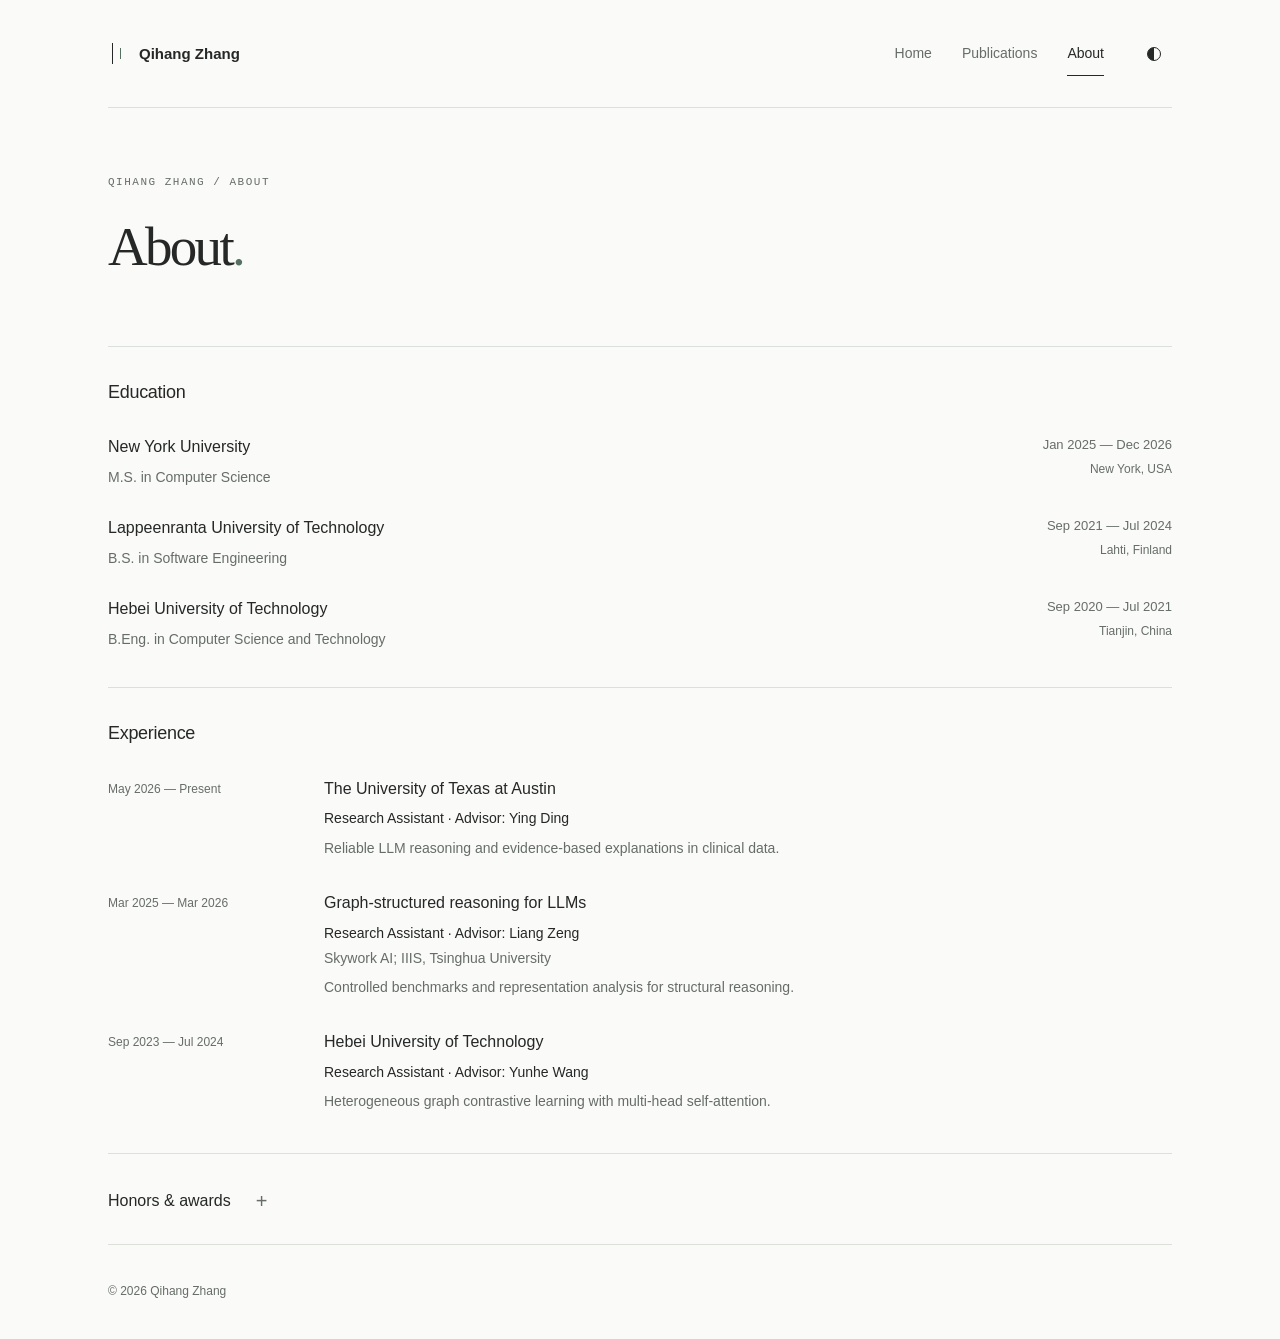
==== about.html @ 8c511337 "Publish personal website" ====
<!doctype html><html lang="en"><head><meta charset="utf-8"><meta name="viewport" content="width=device-width,initial-scale=1"><title>About — Qihang Zhang</title><meta name="description" content="Education and research experience of Qihang Zhang, computer science graduate student at NYU."><meta name="theme-color" content="#fafaf8"><link rel="icon" type="image/svg+xml" href="data:image/svg+xml,%3Csvg xmlns='http://www.w3.org/2000/svg' viewBox='0 0 64 64'%3E%3Crect width='64' height='64' rx='14' fill='%23252826'/%3E%3Cpath d='M24 14v36M39 20v24' stroke='%23fafaf8' stroke-width='2'/%3E%3C/svg%3E"><script>try{document.documentElement.dataset.theme=localStorage.getItem('qz-theme')||'light'}catch{}</script><link rel="stylesheet" href="styles.css"></head><body><a class="skip" href="#main">Skip to content</a><div class="shell"><header><a class="brand" href="./" aria-label="Qihang Zhang home"><span class="mark" aria-hidden="true"></span>Qihang Zhang</a><nav aria-label="Main navigation"><a href="./">Home</a><a href="publications.html">Publications</a><a href="about.html" aria-current="page">About</a></nav><button class="theme-toggle" type="button" aria-label="Switch to dark theme" aria-pressed="false"><span class="theme-symbol" aria-hidden="true"></span></button></header><main id="main"><section class="page-intro"><p class="eyebrow">QIHANG ZHANG / ABOUT</p><h1>About<span class="name-period">.</span></h1></section><section class="background-section" id="education"><h2>Education</h2><article class="education"><div><h3>New York University</h3><p>M.S. in Computer Science</p></div><p class="education-date">Jan 2025 — Dec 2026<br><span>New York, USA</span></p></article><article class="education"><div><h3>Lappeenranta University of Technology</h3><p>B.S. in Software Engineering</p></div><p class="education-date">Sep 2021 — Jul 2024<br><span>Lahti, Finland</span></p></article><article class="education"><div><h3>Hebei University of Technology</h3><p>B.Eng. in Computer Science and Technology</p></div><p class="education-date">Sep 2020 — Jul 2021<br><span>Tianjin, China</span></p></article></section><section class="background-section" id="experience"><h2>Experience</h2><div class="experience-row"><p class="date">May 2026 — Present</p><div><h3>The University of Texas at Austin</h3><p>Research Assistant · Advisor: Ying Ding</p><p class="description">Reliable LLM reasoning and evidence-based explanations in clinical data.</p></div></div><div class="experience-row"><p class="date">Mar 2025 — Mar 2026</p><div><h3>Graph-structured reasoning for LLMs</h3><p>Research Assistant · Advisor: Liang Zeng<br><span class="description">Skywork AI; IIIS, Tsinghua University</span></p><p class="description">Controlled benchmarks and representation analysis for structural reasoning.</p></div></div><div class="experience-row"><p class="date">Sep 2023 — Jul 2024</p><div><h3>Hebei University of Technology</h3><p>Research Assistant · Advisor: Yunhe Wang</p><p class="description">Heterogeneous graph contrastive learning with multi-head self-attention.</p></div></div></section><section class="background-section awards"><details><summary>Honors &amp; awards <span aria-hidden="true">+</span></summary><ul class="honors"><li><span>Provincial Excellent Undergraduate Thesis Award (Hebei)</span><span>2024</span></li><li><span>Scholarship for Academic Excellence · LUT University</span><span>2023–2024</span></li><li><span>Scholarship for Academic Excellence · Hebei University of Technology</span><span>2020–2021</span></li></ul></details></section></main><footer><span>© 2026 Qihang Zhang</span></footer></div><script src="script.js"></script></body></html>
---- styles.css ----
:root{color-scheme:light;--bg:#fafaf8;--ink:#252826;--muted:#666d68;--line:#dce0da;--soft:#eef0eb;--accent:#567062;--glow:#d4d5c4;--serif:Georgia,'Times New Roman',serif}html[data-theme=dark]{color-scheme:dark;--bg:#191d1b;--ink:#e9ece5;--muted:#a6ada6;--line:#363e37;--soft:#262e28;--accent:#b4c9b6;--glow:#606a4e}*{box-sizing:border-box}html{scroll-behavior:smooth;scroll-padding-top:36px}body{margin:0;background:var(--bg);color:var(--ink);font:16px/1.8 -apple-system,BlinkMacSystemFont,'Segoe UI',Arial,sans-serif;-webkit-font-smoothing:antialiased}a{color:inherit;text-decoration:none}a,button,summary{-webkit-tap-highlight-color:transparent}button{font:inherit;cursor:pointer}a:focus-visible,button:focus-visible,summary:focus-visible{outline:2px solid var(--accent);outline-offset:6px}a:hover{color:var(--accent)}.shell{max-width:1180px;margin:auto;padding:0 58px}header{height:108px;display:flex;align-items:center;gap:32px;border-bottom:1px solid var(--line)}.brand{display:inline-flex;align-items:center;gap:14px;font-size:15px;font-weight:550;white-space:nowrap}.mark{position:relative;width:17px;height:25px;display:inline-block}.mark:before,.mark:after{content:'';position:absolute;width:1px;background:var(--ink);top:2px;bottom:2px;left:4px}.mark:after{left:12px;top:7px;bottom:7px;background:var(--accent)}nav{display:flex;gap:30px;margin-left:auto;font-size:14px}nav a{position:relative;color:var(--muted);padding:10px 0}nav a:after{content:'';position:absolute;bottom:0;left:0;right:0;height:1px;background:var(--ink);transform:scaleX(0);transform-origin:left;transition:transform .3s}nav a[aria-current=page]{color:var(--ink)}nav a:hover:after,nav a[aria-current=page]:after{transform:scaleX(1)}.theme-toggle{height:36px;width:36px;display:grid;place-items:center;border:1px solid transparent;border-radius:50%;color:var(--ink);background:transparent}.theme-toggle:hover{border-color:var(--line)}.theme-symbol{height:14px;width:14px;border:1px solid currentColor;border-radius:50%;background:linear-gradient(90deg,currentColor 50%,transparent 50%);transition:transform .5s}html[data-theme=dark] .theme-symbol{transform:rotate(180deg)}main{min-height:calc(100vh - 202px);animation:arrive .55s ease both}.home-profile{display:grid;grid-template-columns:1.6fr 1fr;gap:60px;padding:68px 0 58px;align-items:center}.eyebrow{font:11px/1.6 monospace;letter-spacing:1.5px;color:var(--muted);margin:0 0 23px}.eyebrow:empty{display:none}h1{font-family:var(--serif);font-size:64px;line-height:1.15;letter-spacing:-2.7px;font-weight:400;margin:0 0 26px}.name-period{color:var(--accent)}.position{font-size:16px;margin:0}.institution{font-size:16px;margin:0}.location{font-size:14px;color:var(--muted);margin:8px 0 19px}.email-line{display:flex;align-items:center;gap:9px;font-size:14px;position:relative}.email-line>a{border-bottom:1px solid var(--line)}#copy-email{border:0;background:transparent;color:var(--muted);width:30px;height:30px;padding:5px}#copy-email svg{height:18px;width:18px;fill:none;stroke:currentColor;stroke-width:1.2}#copy-status{font-size:12px;color:var(--muted)}.social-links{display:flex;flex-wrap:wrap;gap:24px;margin-top:20px;font-size:13px;color:var(--muted)}.social-links a{transition:color .2s}.quiet-space{position:relative;height:255px;isolation:isolate;--shift:0px;--lean:0deg}.light-field{position:absolute;left:calc(50% - 45px);top:40px;width:90px;height:175px;background:radial-gradient(ellipse,var(--glow),transparent 70%);filter:blur(17px);opacity:.3;transform:translateX(var(--shift));transition:opacity 1.5s,transform 1.5s;pointer-events:none}.slit{position:absolute;left:50%;top:49px;width:1px;height:144px;background:linear-gradient(transparent,var(--accent) 22%,var(--ink) 65%,transparent);transform:rotate(var(--lean));transition:transform 1.7s;opacity:.65}.slit:after{content:'';position:absolute;left:10px;top:27px;width:1px;height:88px;background:linear-gradient(transparent,var(--line),transparent)}.slit-shadow{position:absolute;left:calc(50% - 26px);top:205px;width:52px;height:2px;background:var(--ink);opacity:.15;filter:blur(4px);transform:scaleX(.7);transition:transform 1.7s}.quiet-space:hover .light-field{opacity:.75}.quiet-space:hover .slit-shadow{transform:scaleX(1)}.introduction{display:grid;grid-template-columns:210px minmax(0,1fr);gap:35px;border-top:1px solid var(--line);padding:40px 0 45px}.section-label{font-size:14px;color:var(--muted);padding-top:4px}.intro-copy{max-width:730px}.intro-copy p{font-size:16px;line-height:1.9;color:var(--muted);margin:0 0 18px}.intro-copy p.intro{font-size:19px;line-height:1.8;color:var(--ink)}.intro-copy p:last-child{margin:0}.home-paths{display:grid;grid-template-columns:1fr 1fr;border-top:1px solid var(--line);border-bottom:1px solid var(--line);margin-bottom:48px}.home-paths>a{padding:23px 0}.home-paths>a+a{border-left:1px solid var(--line);padding-left:35px}.path-title{display:flex;justify-content:space-between;align-items:center;font-family:var(--serif);font-size:25px;line-height:1.5;letter-spacing:-.6px;padding-right:35px}.path-title>span{font:18px Arial,sans-serif;color:var(--muted);transition:transform .3s}.home-paths a:hover .path-title>span{transform:translate(3px,-3px)}.page-intro{padding:66px 0 46px}.page-intro h1{font-size:55px;margin-bottom:22px}.text-link{font-size:14px;color:var(--muted);border-bottom:1px solid var(--line)}.papers{border-top:1px solid var(--line)}.publication{padding:32px 0 36px;border-bottom:1px solid var(--line);display:grid;grid-template-columns:180px 1fr;column-gap:36px}.paper-meta{grid-row:1/6;font-size:12px;color:var(--muted);display:flex;flex-direction:column;gap:9px;padding-top:4px}.paper-meta time{font-family:var(--serif);font-size:26px;color:var(--ink);order:-1}.publication h3{font-size:21px;font-weight:450;line-height:1.5;letter-spacing:-.3px;margin:0 0 12px}.authors,.venue{font-size:14px;line-height:1.8;color:var(--muted);margin:0 0 4px}.authors strong{font-weight:550;color:var(--ink)}details{margin-top:14px}.publication details{grid-column:2}summary{cursor:pointer;font-size:13px;color:var(--accent);width:fit-content;text-underline-offset:5px}summary:hover{text-decoration:underline}details>p{font-size:14px;line-height:1.9;color:var(--muted);margin:13px 0 0;max-width:700px}details[open]>p{animation:arrive .3s ease}.next-page{padding:29px 0 50px;text-align:right;font-size:14px;color:var(--muted)}.next-page span{margin-left:18px}.background-section{border-top:1px solid var(--line);padding:29px 0 35px}.background-section h2{font-weight:500;font-size:18px;margin:0 0 25px;letter-spacing:-.3px}.education{display:flex;justify-content:space-between;gap:35px;margin:24px 0 0}.education h3,.experience-row h3{font-size:16px;font-weight:500;margin:0 0 3px}.education p{font-size:14px;color:var(--muted);margin:0}.education-date{text-align:right;flex-shrink:0;font-size:13px!important}.education-date span{font-size:12px}.experience-row{display:grid;grid-template-columns:180px 1fr;gap:36px;margin-top:24px}.experience-row p{font-size:14px;margin:0 0 4px}.experience-row .date{font-size:12px;color:var(--muted);padding-top:4px}.description{color:var(--muted)}.awards{padding-bottom:25px;border-bottom:1px solid var(--line)}.awards details{margin:0}.awards summary{display:flex;align-items:center;gap:25px;list-style:none;color:var(--ink);font-size:16px}.awards summary::-webkit-details-marker{display:none}.awards summary span{font-size:20px;color:var(--muted);transition:transform .25s}.awards details[open] summary span{transform:rotate(45deg)}.honors{font-size:14px;padding-left:19px;color:var(--muted);margin-top:23px}.honors li{padding:6px 0}.honors li span:last-child{margin-left:15px;font-size:12px}footer{height:94px;display:flex;align-items:center;gap:40px;color:var(--muted);font-size:12px}footer>a{margin-left:auto}footer>a span{margin-left:13px}.footer-mark{font-size:18px;opacity:.5}.skip{position:absolute;top:-100px;left:20px;z-index:10;padding:10px;background:var(--bg)}.skip:focus{top:10px}@keyframes arrive{from{opacity:0;transform:translateY(5px)}to{opacity:1;transform:translateY(0)}}@view-transition{navigation:auto}::view-transition-old(root){animation:fade-out .17s ease both}::view-transition-new(root){animation:arrive .28s ease both}@keyframes fade-out{to{opacity:0}}@media(max-width:900px){.shell{padding:0 35px}.home-profile{gap:25px}h1{font-size:55px}.introduction{grid-template-columns:160px 1fr;gap:25px}.publication{grid-template-columns:130px 1fr;gap:25px}.experience-row{grid-template-columns:150px 1fr;gap:25px}}@media(max-width:600px){.shell{padding:0 24px}header{height:auto;min-height:100px;flex-wrap:wrap;gap:10px;padding:22px 0 13px}.brand{font-size:14px}.theme-toggle{order:1;margin-left:auto}nav{order:2;margin:0;width:100%;gap:26px;font-size:13px}nav a{padding:5px 0}.home-profile{padding:39px 0 35px;grid-template-columns:minmax(0,1fr) 38px;gap:8px}h1{font-size:42px;letter-spacing:-1.9px;margin-bottom:21px}.quiet-space{height:170px}.slit{height:89px;top:36px}.slit:after{left:5px;height:48px;top:18px}.slit-shadow{top:133px;width:22px;left:calc(50% - 11px)}.light-field{left:calc(50% - 17px);width:34px;height:120px;top:18px;filter:blur(10px)}.position,.institution{font-size:14px}.location{font-size:12px;margin:9px 0 17px}.social-links{gap:18px;font-size:12px}.email-line{font-size:13px;flex-wrap:wrap;gap:4px}#copy-status{position:absolute;top:30px;left:0}.introduction{display:block;padding:28px 0}.section-label{margin-bottom:20px;font-size:13px}.intro-copy p.intro{font-size:18px}.intro-copy p{font-size:15px}.home-paths{margin-bottom:12px}.home-paths>a+a{padding-left:20px}.path-title{font-size:21px;padding-right:15px}.path-title>span{font-size:14px}.page-intro{padding:39px 0 30px}.page-intro h1{font-size:41px}.eyebrow{font-size:10px;letter-spacing:1px}.publication{display:block;padding:25px 0}.paper-meta{flex-direction:row;align-items:center;gap:16px;margin-bottom:15px}.paper-meta time{font-size:23px}.publication h3{font-size:19px}.education{display:block;margin-top:20px}.education-date{text-align:left;margin-top:5px!important}.education-date br{display:none}.education-date span:before{content:' / '}.experience-row{display:block;margin-top:24px}.experience-row .date{margin-bottom:8px}.honors li span:last-child{display:block;margin:0}footer{gap:15px;font-size:11px}.footer-mark{display:none}.next-page{padding-bottom:20px}}@media(max-width:360px){h1{font-size:35px}.page-intro h1{font-size:36px}.social-links{gap:12px}.shell{padding:0 20px}.path-title{font-size:19px;padding-right:10px}.home-paths>a+a{padding-left:16px}}@media(prefers-reduced-motion:reduce){html{scroll-behavior:auto}*,*:before,*:after{animation:none!important;transition:none!important}.light-field{transform:none}.slit{transform:none}::view-transition-group(*){animation:none!important}}
.introduction{border-bottom:1px solid var(--line)}
.quiet-space{display:grid;place-items:center}.rabbit-mark{display:block;width:44px;height:44px;opacity:.8;transition:transform .4s ease,opacity .4s ease}.quiet-space:hover .rabbit-mark{transform:translateY(-2px);opacity:1}html[data-theme=dark] .rabbit-mark{filter:invert(1);opacity:.8}@media(max-width:600px){.rabbit-mark{width:29px;height:29px}}@media(prefers-reduced-motion:reduce){.quiet-space:hover .rabbit-mark{transform:none}}
.footer-cat{width:32px;height:32px;object-fit:contain;margin-left:auto;filter:grayscale(1) contrast(2);mix-blend-mode:multiply;opacity:.7;user-select:none;pointer-events:none}html[data-theme=dark] .footer-cat{filter:grayscale(1) contrast(2) invert(1);mix-blend-mode:screen;opacity:.65}
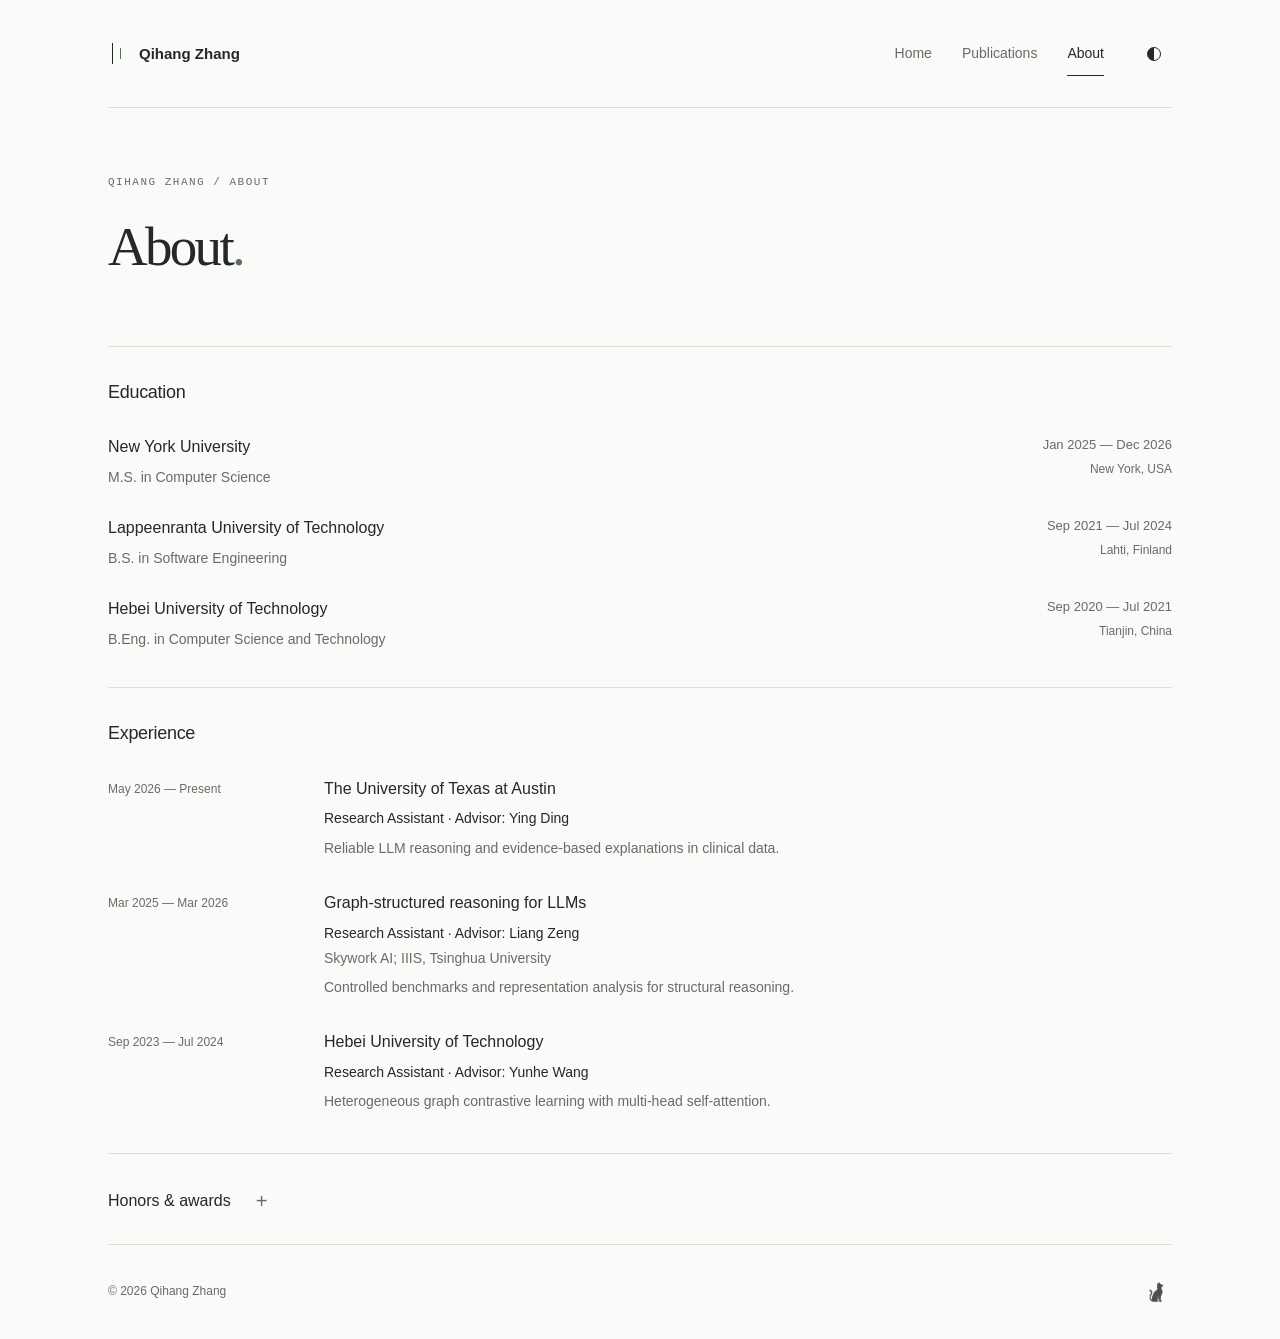
==== commit fa70a8d8: "Add page-specific footer cats and focus homepage introduction" ====
--- a/about.html
+++ b/about.html
@@ -1 +1 @@
-<!doctype html><html lang="en"><head><meta charset="utf-8"><meta name="viewport" content="width=device-width,initial-scale=1"><title>About — Qihang Zhang</title><meta name="description" content="Education and research experience of Qihang Zhang, computer science graduate student at NYU."><meta name="theme-color" content="#fafaf8"><link rel="icon" type="image/svg+xml" href="data:image/svg+xml,%3Csvg xmlns='http://www.w3.org/2000/svg' viewBox='0 0 64 64'%3E%3Crect width='64' height='64' rx='14' fill='%23252826'/%3E%3Cpath d='M24 14v36M39 20v24' stroke='%23fafaf8' stroke-width='2'/%3E%3C/svg%3E"><script>try{document.documentElement.dataset.theme=localStorage.getItem('qz-theme')||'light'}catch{}</script><link rel="stylesheet" href="styles.css"></head><body><a class="skip" href="#main">Skip to content</a><div class="shell"><header><a class="brand" href="./" aria-label="Qihang Zhang home"><span class="mark" aria-hidden="true"></span>Qihang Zhang</a><nav aria-label="Main navigation"><a href="./">Home</a><a href="publications.html">Publications</a><a href="about.html" aria-current="page">About</a></nav><button class="theme-toggle" type="button" aria-label="Switch to dark theme" aria-pressed="false"><span class="theme-symbol" aria-hidden="true"></span></button></header><main id="main"><section class="page-intro"><p class="eyebrow">QIHANG ZHANG / ABOUT</p><h1>About<span class="name-period">.</span></h1></section><section class="background-section" id="education"><h2>Education</h2><article class="education"><div><h3>New York University</h3><p>M.S. in Computer Science</p></div><p class="education-date">Jan 2025 — Dec 2026<br><span>New York, USA</span></p></article><article class="education"><div><h3>Lappeenranta University of Technology</h3><p>B.S. in Software Engineering</p></div><p class="education-date">Sep 2021 — Jul 2024<br><span>Lahti, Finland</span></p></article><article class="education"><div><h3>Hebei University of Technology</h3><p>B.Eng. in Computer Science and Technology</p></div><p class="education-date">Sep 2020 — Jul 2021<br><span>Tianjin, China</span></p></article></section><section class="background-section" id="experience"><h2>Experience</h2><div class="experience-row"><p class="date">May 2026 — Present</p><div><h3>The University of Texas at Austin</h3><p>Research Assistant · Advisor: Ying Ding</p><p class="description">Reliable LLM reasoning and evidence-based explanations in clinical data.</p></div></div><div class="experience-row"><p class="date">Mar 2025 — Mar 2026</p><div><h3>Graph-structured reasoning for LLMs</h3><p>Research Assistant · Advisor: Liang Zeng<br><span class="description">Skywork AI; IIIS, Tsinghua University</span></p><p class="description">Controlled benchmarks and representation analysis for structural reasoning.</p></div></div><div class="experience-row"><p class="date">Sep 2023 — Jul 2024</p><div><h3>Hebei University of Technology</h3><p>Research Assistant · Advisor: Yunhe Wang</p><p class="description">Heterogeneous graph contrastive learning with multi-head self-attention.</p></div></div></section><section class="background-section awards"><details><summary>Honors &amp; awards <span aria-hidden="true">+</span></summary><ul class="honors"><li><span>Provincial Excellent Undergraduate Thesis Award (Hebei)</span><span>2024</span></li><li><span>Scholarship for Academic Excellence · LUT University</span><span>2023–2024</span></li><li><span>Scholarship for Academic Excellence · Hebei University of Technology</span><span>2020–2021</span></li></ul></details></section></main><footer><span>© 2026 Qihang Zhang</span></footer></div><script src="script.js"></script></body></html>+<!doctype html><html lang="en"><head><meta charset="utf-8"><meta name="viewport" content="width=device-width,initial-scale=1"><title>About — Qihang Zhang</title><meta name="description" content="Education and research experience of Qihang Zhang, computer science graduate student at NYU."><meta name="theme-color" content="#fafaf8"><link rel="icon" type="image/svg+xml" href="data:image/svg+xml,%3Csvg xmlns='http://www.w3.org/2000/svg' viewBox='0 0 64 64'%3E%3Crect width='64' height='64' rx='14' fill='%23252826'/%3E%3Cpath d='M24 14v36M39 20v24' stroke='%23fafaf8' stroke-width='2'/%3E%3C/svg%3E"><script>try{document.documentElement.dataset.theme=localStorage.getItem('qz-theme')||'light'}catch{}</script><link rel="stylesheet" href="styles.css?v=footer-marks-1"></head><body><a class="skip" href="#main">Skip to content</a><div class="shell"><header><a class="brand" href="./" aria-label="Qihang Zhang home"><span class="mark" aria-hidden="true"></span>Qihang Zhang</a><nav aria-label="Main navigation"><a href="./">Home</a><a href="publications.html">Publications</a><a href="about.html" aria-current="page">About</a></nav><button class="theme-toggle" type="button" aria-label="Switch to dark theme" aria-pressed="false"><span class="theme-symbol" aria-hidden="true"></span></button></header><main id="main"><section class="page-intro"><p class="eyebrow">QIHANG ZHANG / ABOUT</p><h1>About<span class="name-period">.</span></h1></section><section class="background-section" id="education"><h2>Education</h2><article class="education"><div><h3>New York University</h3><p>M.S. in Computer Science</p></div><p class="education-date">Jan 2025 — Dec 2026<br><span>New York, USA</span></p></article><article class="education"><div><h3>Lappeenranta University of Technology</h3><p>B.S. in Software Engineering</p></div><p class="education-date">Sep 2021 — Jul 2024<br><span>Lahti, Finland</span></p></article><article class="education"><div><h3>Hebei University of Technology</h3><p>B.Eng. in Computer Science and Technology</p></div><p class="education-date">Sep 2020 — Jul 2021<br><span>Tianjin, China</span></p></article></section><section class="background-section" id="experience"><h2>Experience</h2><div class="experience-row"><p class="date">May 2026 — Present</p><div><h3>The University of Texas at Austin</h3><p>Research Assistant · Advisor: Ying Ding</p><p class="description">Reliable LLM reasoning and evidence-based explanations in clinical data.</p></div></div><div class="experience-row"><p class="date">Mar 2025 — Mar 2026</p><div><h3>Graph-structured reasoning for LLMs</h3><p>Research Assistant · Advisor: Liang Zeng<br><span class="description">Skywork AI; IIIS, Tsinghua University</span></p><p class="description">Controlled benchmarks and representation analysis for structural reasoning.</p></div></div><div class="experience-row"><p class="date">Sep 2023 — Jul 2024</p><div><h3>Hebei University of Technology</h3><p>Research Assistant · Advisor: Yunhe Wang</p><p class="description">Heterogeneous graph contrastive learning with multi-head self-attention.</p></div></div></section><section class="background-section awards"><details><summary>Honors &amp; awards <span aria-hidden="true">+</span></summary><ul class="honors"><li><span>Provincial Excellent Undergraduate Thesis Award (Hebei)</span><span>2024</span></li><li><span>Scholarship for Academic Excellence · LUT University</span><span>2023–2024</span></li><li><span>Scholarship for Academic Excellence · Hebei University of Technology</span><span>2020–2021</span></li></ul></details></section></main><footer><span>© 2026 Qihang Zhang</span><img class="footer-cat" src="assets/about-mark.png" width="32" height="32" alt="" aria-hidden="true"></footer></div><script src="script.js"></script></body></html>
--- a/styles.css
+++ b/styles.css
@@ -1,4 +1,5 @@
 :root{color-scheme:light;--bg:#fafaf8;--ink:#252826;--muted:#666d68;--line:#dce0da;--soft:#eef0eb;--accent:#567062;--glow:#d4d5c4;--serif:Georgia,'Times New Roman',serif}html[data-theme=dark]{color-scheme:dark;--bg:#191d1b;--ink:#e9ece5;--muted:#a6ada6;--line:#363e37;--soft:#262e28;--accent:#b4c9b6;--glow:#606a4e}*{box-sizing:border-box}html{scroll-behavior:smooth;scroll-padding-top:36px}body{margin:0;background:var(--bg);color:var(--ink);font:16px/1.8 -apple-system,BlinkMacSystemFont,'Segoe UI',Arial,sans-serif;-webkit-font-smoothing:antialiased}a{color:inherit;text-decoration:none}a,button,summary{-webkit-tap-highlight-color:transparent}button{font:inherit;cursor:pointer}a:focus-visible,button:focus-visible,summary:focus-visible{outline:2px solid var(--accent);outline-offset:6px}a:hover{color:var(--accent)}.shell{max-width:1180px;margin:auto;padding:0 58px}header{height:108px;display:flex;align-items:center;gap:32px;border-bottom:1px solid var(--line)}.brand{display:inline-flex;align-items:center;gap:14px;font-size:15px;font-weight:550;white-space:nowrap}.mark{position:relative;width:17px;height:25px;display:inline-block}.mark:before,.mark:after{content:'';position:absolute;width:1px;background:var(--ink);top:2px;bottom:2px;left:4px}.mark:after{left:12px;top:7px;bottom:7px;background:var(--accent)}nav{display:flex;gap:30px;margin-left:auto;font-size:14px}nav a{position:relative;color:var(--muted);padding:10px 0}nav a:after{content:'';position:absolute;bottom:0;left:0;right:0;height:1px;background:var(--ink);transform:scaleX(0);transform-origin:left;transition:transform .3s}nav a[aria-current=page]{color:var(--ink)}nav a:hover:after,nav a[aria-current=page]:after{transform:scaleX(1)}.theme-toggle{height:36px;width:36px;display:grid;place-items:center;border:1px solid transparent;border-radius:50%;color:var(--ink);background:transparent}.theme-toggle:hover{border-color:var(--line)}.theme-symbol{height:14px;width:14px;border:1px solid currentColor;border-radius:50%;background:linear-gradient(90deg,currentColor 50%,transparent 50%);transition:transform .5s}html[data-theme=dark] .theme-symbol{transform:rotate(180deg)}main{min-height:calc(100vh - 202px);animation:arrive .55s ease both}.home-profile{display:grid;grid-template-columns:1.6fr 1fr;gap:60px;padding:68px 0 58px;align-items:center}.eyebrow{font:11px/1.6 monospace;letter-spacing:1.5px;color:var(--muted);margin:0 0 23px}.eyebrow:empty{display:none}h1{font-family:var(--serif);font-size:64px;line-height:1.15;letter-spacing:-2.7px;font-weight:400;margin:0 0 26px}.name-period{color:var(--accent)}.position{font-size:16px;margin:0}.institution{font-size:16px;margin:0}.location{font-size:14px;color:var(--muted);margin:8px 0 19px}.email-line{display:flex;align-items:center;gap:9px;font-size:14px;position:relative}.email-line>a{border-bottom:1px solid var(--line)}#copy-email{border:0;background:transparent;color:var(--muted);width:30px;height:30px;padding:5px}#copy-email svg{height:18px;width:18px;fill:none;stroke:currentColor;stroke-width:1.2}#copy-status{font-size:12px;color:var(--muted)}.social-links{display:flex;flex-wrap:wrap;gap:24px;margin-top:20px;font-size:13px;color:var(--muted)}.social-links a{transition:color .2s}.quiet-space{position:relative;height:255px;isolation:isolate;--shift:0px;--lean:0deg}.light-field{position:absolute;left:calc(50% - 45px);top:40px;width:90px;height:175px;background:radial-gradient(ellipse,var(--glow),transparent 70%);filter:blur(17px);opacity:.3;transform:translateX(var(--shift));transition:opacity 1.5s,transform 1.5s;pointer-events:none}.slit{position:absolute;left:50%;top:49px;width:1px;height:144px;background:linear-gradient(transparent,var(--accent) 22%,var(--ink) 65%,transparent);transform:rotate(var(--lean));transition:transform 1.7s;opacity:.65}.slit:after{content:'';position:absolute;left:10px;top:27px;width:1px;height:88px;background:linear-gradient(transparent,var(--line),transparent)}.slit-shadow{position:absolute;left:calc(50% - 26px);top:205px;width:52px;height:2px;background:var(--ink);opacity:.15;filter:blur(4px);transform:scaleX(.7);transition:transform 1.7s}.quiet-space:hover .light-field{opacity:.75}.quiet-space:hover .slit-shadow{transform:scaleX(1)}.introduction{display:grid;grid-template-columns:210px minmax(0,1fr);gap:35px;border-top:1px solid var(--line);padding:40px 0 45px}.section-label{font-size:14px;color:var(--muted);padding-top:4px}.intro-copy{max-width:730px}.intro-copy p{font-size:16px;line-height:1.9;color:var(--muted);margin:0 0 18px}.intro-copy p.intro{font-size:19px;line-height:1.8;color:var(--ink)}.intro-copy p:last-child{margin:0}.home-paths{display:grid;grid-template-columns:1fr 1fr;border-top:1px solid var(--line);border-bottom:1px solid var(--line);margin-bottom:48px}.home-paths>a{padding:23px 0}.home-paths>a+a{border-left:1px solid var(--line);padding-left:35px}.path-title{display:flex;justify-content:space-between;align-items:center;font-family:var(--serif);font-size:25px;line-height:1.5;letter-spacing:-.6px;padding-right:35px}.path-title>span{font:18px Arial,sans-serif;color:var(--muted);transition:transform .3s}.home-paths a:hover .path-title>span{transform:translate(3px,-3px)}.page-intro{padding:66px 0 46px}.page-intro h1{font-size:55px;margin-bottom:22px}.text-link{font-size:14px;color:var(--muted);border-bottom:1px solid var(--line)}.papers{border-top:1px solid var(--line)}.publication{padding:32px 0 36px;border-bottom:1px solid var(--line);display:grid;grid-template-columns:180px 1fr;column-gap:36px}.paper-meta{grid-row:1/6;font-size:12px;color:var(--muted);display:flex;flex-direction:column;gap:9px;padding-top:4px}.paper-meta time{font-family:var(--serif);font-size:26px;color:var(--ink);order:-1}.publication h3{font-size:21px;font-weight:450;line-height:1.5;letter-spacing:-.3px;margin:0 0 12px}.authors,.venue{font-size:14px;line-height:1.8;color:var(--muted);margin:0 0 4px}.authors strong{font-weight:550;color:var(--ink)}details{margin-top:14px}.publication details{grid-column:2}summary{cursor:pointer;font-size:13px;color:var(--accent);width:fit-content;text-underline-offset:5px}summary:hover{text-decoration:underline}details>p{font-size:14px;line-height:1.9;color:var(--muted);margin:13px 0 0;max-width:700px}details[open]>p{animation:arrive .3s ease}.next-page{padding:29px 0 50px;text-align:right;font-size:14px;color:var(--muted)}.next-page span{margin-left:18px}.background-section{border-top:1px solid var(--line);padding:29px 0 35px}.background-section h2{font-weight:500;font-size:18px;margin:0 0 25px;letter-spacing:-.3px}.education{display:flex;justify-content:space-between;gap:35px;margin:24px 0 0}.education h3,.experience-row h3{font-size:16px;font-weight:500;margin:0 0 3px}.education p{font-size:14px;color:var(--muted);margin:0}.education-date{text-align:right;flex-shrink:0;font-size:13px!important}.education-date span{font-size:12px}.experience-row{display:grid;grid-template-columns:180px 1fr;gap:36px;margin-top:24px}.experience-row p{font-size:14px;margin:0 0 4px}.experience-row .date{font-size:12px;color:var(--muted);padding-top:4px}.description{color:var(--muted)}.awards{padding-bottom:25px;border-bottom:1px solid var(--line)}.awards details{margin:0}.awards summary{display:flex;align-items:center;gap:25px;list-style:none;color:var(--ink);font-size:16px}.awards summary::-webkit-details-marker{display:none}.awards summary span{font-size:20px;color:var(--muted);transition:transform .25s}.awards details[open] summary span{transform:rotate(45deg)}.honors{font-size:14px;padding-left:19px;color:var(--muted);margin-top:23px}.honors li{padding:6px 0}.honors li span:last-child{margin-left:15px;font-size:12px}footer{height:94px;display:flex;align-items:center;gap:40px;color:var(--muted);font-size:12px}footer>a{margin-left:auto}footer>a span{margin-left:13px}.footer-mark{font-size:18px;opacity:.5}.skip{position:absolute;top:-100px;left:20px;z-index:10;padding:10px;background:var(--bg)}.skip:focus{top:10px}@keyframes arrive{from{opacity:0;transform:translateY(5px)}to{opacity:1;transform:translateY(0)}}@view-transition{navigation:auto}::view-transition-old(root){animation:fade-out .17s ease both}::view-transition-new(root){animation:arrive .28s ease both}@keyframes fade-out{to{opacity:0}}@media(max-width:900px){.shell{padding:0 35px}.home-profile{gap:25px}h1{font-size:55px}.introduction{grid-template-columns:160px 1fr;gap:25px}.publication{grid-template-columns:130px 1fr;gap:25px}.experience-row{grid-template-columns:150px 1fr;gap:25px}}@media(max-width:600px){.shell{padding:0 24px}header{height:auto;min-height:100px;flex-wrap:wrap;gap:10px;padding:22px 0 13px}.brand{font-size:14px}.theme-toggle{order:1;margin-left:auto}nav{order:2;margin:0;width:100%;gap:26px;font-size:13px}nav a{padding:5px 0}.home-profile{padding:39px 0 35px;grid-template-columns:minmax(0,1fr) 38px;gap:8px}h1{font-size:42px;letter-spacing:-1.9px;margin-bottom:21px}.quiet-space{height:170px}.slit{height:89px;top:36px}.slit:after{left:5px;height:48px;top:18px}.slit-shadow{top:133px;width:22px;left:calc(50% - 11px)}.light-field{left:calc(50% - 17px);width:34px;height:120px;top:18px;filter:blur(10px)}.position,.institution{font-size:14px}.location{font-size:12px;margin:9px 0 17px}.social-links{gap:18px;font-size:12px}.email-line{font-size:13px;flex-wrap:wrap;gap:4px}#copy-status{position:absolute;top:30px;left:0}.introduction{display:block;padding:28px 0}.section-label{margin-bottom:20px;font-size:13px}.intro-copy p.intro{font-size:18px}.intro-copy p{font-size:15px}.home-paths{margin-bottom:12px}.home-paths>a+a{padding-left:20px}.path-title{font-size:21px;padding-right:15px}.path-title>span{font-size:14px}.page-intro{padding:39px 0 30px}.page-intro h1{font-size:41px}.eyebrow{font-size:10px;letter-spacing:1px}.publication{display:block;padding:25px 0}.paper-meta{flex-direction:row;align-items:center;gap:16px;margin-bottom:15px}.paper-meta time{font-size:23px}.publication h3{font-size:19px}.education{display:block;margin-top:20px}.education-date{text-align:left;margin-top:5px!important}.education-date br{display:none}.education-date span:before{content:' / '}.experience-row{display:block;margin-top:24px}.experience-row .date{margin-bottom:8px}.honors li span:last-child{display:block;margin:0}footer{gap:15px;font-size:11px}.footer-mark{display:none}.next-page{padding-bottom:20px}}@media(max-width:360px){h1{font-size:35px}.page-intro h1{font-size:36px}.social-links{gap:12px}.shell{padding:0 20px}.path-title{font-size:19px;padding-right:10px}.home-paths>a+a{padding-left:16px}}@media(prefers-reduced-motion:reduce){html{scroll-behavior:auto}*,*:before,*:after{animation:none!important;transition:none!important}.light-field{transform:none}.slit{transform:none}::view-transition-group(*){animation:none!important}}
 .introduction{border-bottom:1px solid var(--line)}
 .quiet-space{display:grid;place-items:center}.rabbit-mark{display:block;width:44px;height:44px;opacity:.8;transition:transform .4s ease,opacity .4s ease}.quiet-space:hover .rabbit-mark{transform:translateY(-2px);opacity:1}html[data-theme=dark] .rabbit-mark{filter:invert(1);opacity:.8}@media(max-width:600px){.rabbit-mark{width:29px;height:29px}}@media(prefers-reduced-motion:reduce){.quiet-space:hover .rabbit-mark{transform:none}}
-.footer-cat{width:32px;height:32px;object-fit:contain;margin-left:auto;filter:grayscale(1) contrast(2);mix-blend-mode:multiply;opacity:.7;user-select:none;pointer-events:none}html[data-theme=dark] .footer-cat{filter:grayscale(1) contrast(2) invert(1);mix-blend-mode:screen;opacity:.65}
+.footer-cat{width:32px;height:32px;object-fit:contain;margin-left:auto;filter:none;opacity:.7;user-select:none;pointer-events:none}html[data-theme=dark] .footer-cat{filter:invert(1);opacity:.65}
+.news{display:grid;grid-template-columns:210px minmax(0,1fr);gap:35px;padding:32px 0 35px;border-bottom:1px solid var(--line)}.news h2{font-size:14px;font-weight:600;color:var(--ink);margin:0;padding-top:4px}.news ul{margin:0;padding-left:19px;font-size:15px;line-height:1.9;color:var(--muted)}.news li{padding-left:3px;margin-bottom:15px}.news li:last-child{margin-bottom:0}.news time{white-space:nowrap;color:var(--ink)}.news strong{font-weight:600;color:var(--ink)}@media(max-width:900px){.news{grid-template-columns:160px 1fr;gap:25px}}@media(max-width:600px){.news{display:block;padding:26px 0 30px}.news h2{margin-bottom:18px}.news ul{font-size:14px}}
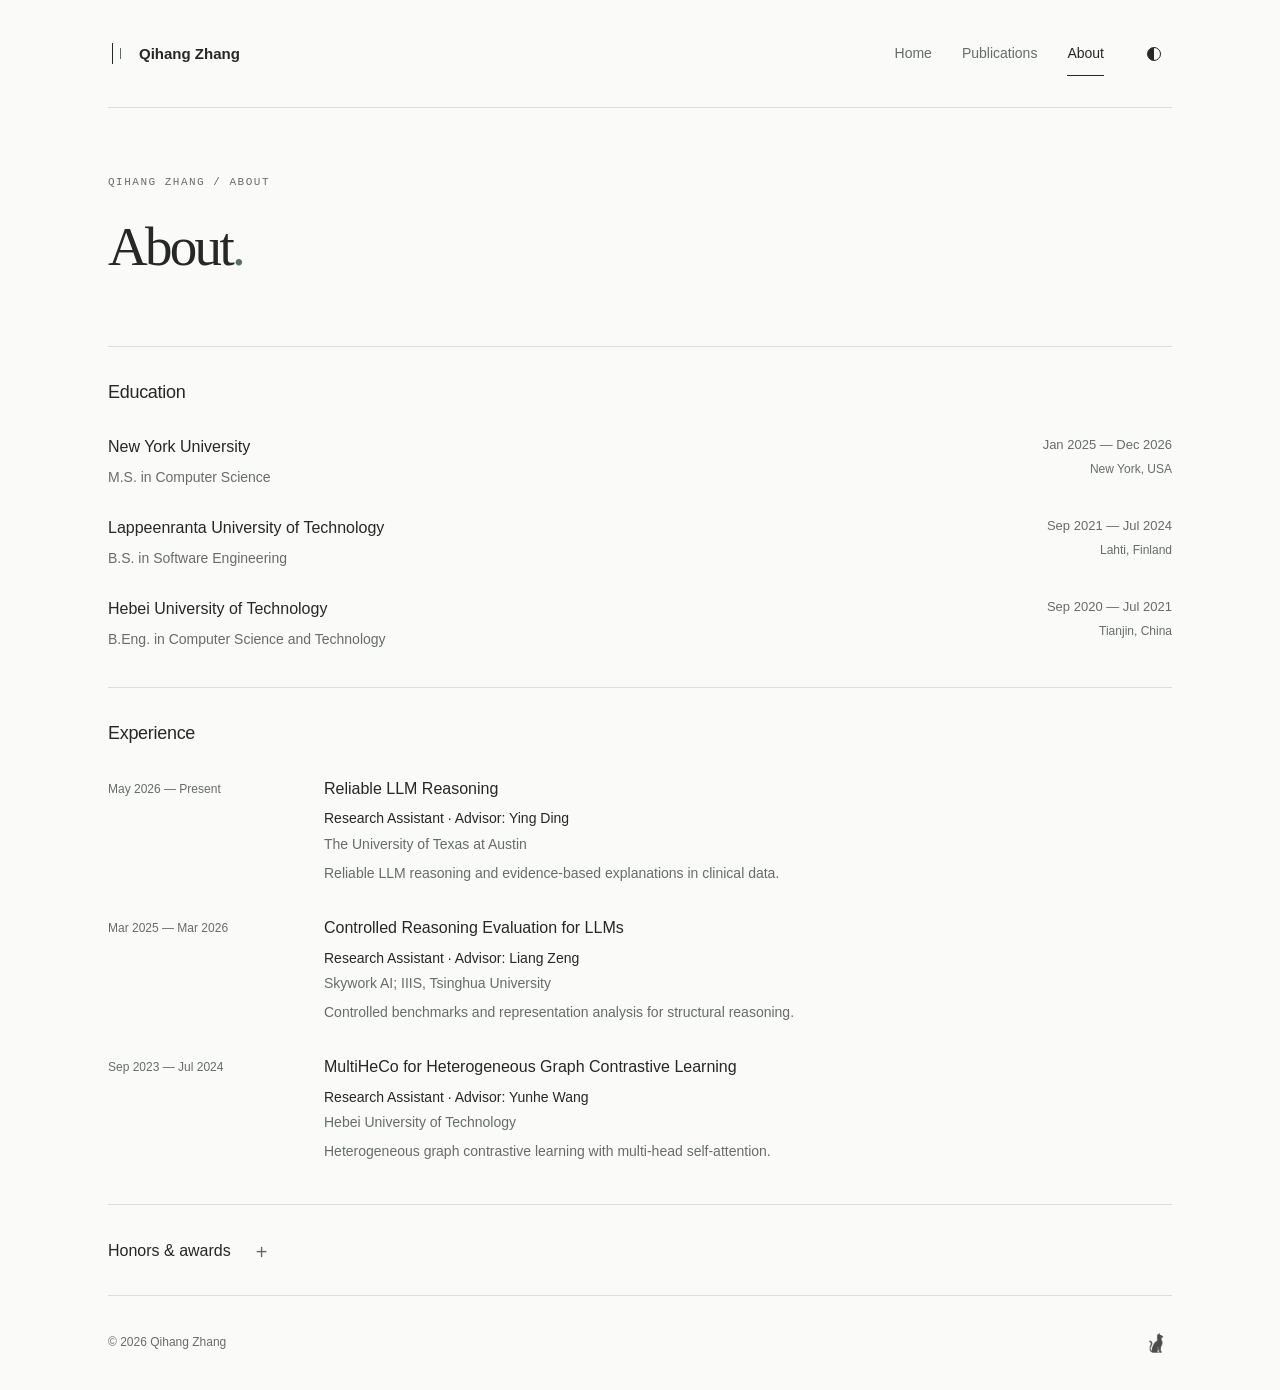
==== commit b984a20e: "Use research topics consistently for experience headings" ====
--- a/about.html
+++ b/about.html
@@ -1 +1 @@
-<!doctype html><html lang="en"><head><meta charset="utf-8"><meta name="viewport" content="width=device-width,initial-scale=1"><title>About — Qihang Zhang</title><meta name="description" content="Education and research experience of Qihang Zhang, computer science graduate student at NYU."><meta name="theme-color" content="#fafaf8"><link rel="icon" type="image/svg+xml" href="data:image/svg+xml,%3Csvg xmlns='http://www.w3.org/2000/svg' viewBox='0 0 64 64'%3E%3Crect width='64' height='64' rx='14' fill='%23252826'/%3E%3Cpath d='M24 14v36M39 20v24' stroke='%23fafaf8' stroke-width='2'/%3E%3C/svg%3E"><script>try{document.documentElement.dataset.theme=localStorage.getItem('qz-theme')||'light'}catch{}</script><link rel="stylesheet" href="styles.css?v=footer-marks-1"></head><body><a class="skip" href="#main">Skip to content</a><div class="shell"><header><a class="brand" href="./" aria-label="Qihang Zhang home"><span class="mark" aria-hidden="true"></span>Qihang Zhang</a><nav aria-label="Main navigation"><a href="./">Home</a><a href="publications.html">Publications</a><a href="about.html" aria-current="page">About</a></nav><button class="theme-toggle" type="button" aria-label="Switch to dark theme" aria-pressed="false"><span class="theme-symbol" aria-hidden="true"></span></button></header><main id="main"><section class="page-intro"><p class="eyebrow">QIHANG ZHANG / ABOUT</p><h1>About<span class="name-period">.</span></h1></section><section class="background-section" id="education"><h2>Education</h2><article class="education"><div><h3>New York University</h3><p>M.S. in Computer Science</p></div><p class="education-date">Jan 2025 — Dec 2026<br><span>New York, USA</span></p></article><article class="education"><div><h3>Lappeenranta University of Technology</h3><p>B.S. in Software Engineering</p></div><p class="education-date">Sep 2021 — Jul 2024<br><span>Lahti, Finland</span></p></article><article class="education"><div><h3>Hebei University of Technology</h3><p>B.Eng. in Computer Science and Technology</p></div><p class="education-date">Sep 2020 — Jul 2021<br><span>Tianjin, China</span></p></article></section><section class="background-section" id="experience"><h2>Experience</h2><div class="experience-row"><p class="date">May 2026 — Present</p><div><h3>The University of Texas at Austin</h3><p>Research Assistant · Advisor: Ying Ding</p><p class="description">Reliable LLM reasoning and evidence-based explanations in clinical data.</p></div></div><div class="experience-row"><p class="date">Mar 2025 — Mar 2026</p><div><h3>Graph-structured reasoning for LLMs</h3><p>Research Assistant · Advisor: Liang Zeng<br><span class="description">Skywork AI; IIIS, Tsinghua University</span></p><p class="description">Controlled benchmarks and representation analysis for structural reasoning.</p></div></div><div class="experience-row"><p class="date">Sep 2023 — Jul 2024</p><div><h3>Hebei University of Technology</h3><p>Research Assistant · Advisor: Yunhe Wang</p><p class="description">Heterogeneous graph contrastive learning with multi-head self-attention.</p></div></div></section><section class="background-section awards"><details><summary>Honors &amp; awards <span aria-hidden="true">+</span></summary><ul class="honors"><li><span>Provincial Excellent Undergraduate Thesis Award (Hebei)</span><span>2024</span></li><li><span>Scholarship for Academic Excellence · LUT University</span><span>2023–2024</span></li><li><span>Scholarship for Academic Excellence · Hebei University of Technology</span><span>2020–2021</span></li></ul></details></section></main><footer><span>© 2026 Qihang Zhang</span><img class="footer-cat" src="assets/about-mark.png" width="32" height="32" alt="" aria-hidden="true"></footer></div><script src="script.js"></script></body></html>+<!doctype html><html lang="en"><head><meta charset="utf-8"><meta name="viewport" content="width=device-width,initial-scale=1"><title>About — Qihang Zhang</title><meta name="description" content="Education and research experience of Qihang Zhang, computer science graduate student at NYU."><meta name="theme-color" content="#fafaf8"><link rel="icon" type="image/svg+xml" href="data:image/svg+xml,%3Csvg xmlns='http://www.w3.org/2000/svg' viewBox='0 0 64 64'%3E%3Crect width='64' height='64' rx='14' fill='%23252826'/%3E%3Cpath d='M24 14v36M39 20v24' stroke='%23fafaf8' stroke-width='2'/%3E%3C/svg%3E"><script>try{document.documentElement.dataset.theme=localStorage.getItem('qz-theme')||'light'}catch{}</script><link rel="stylesheet" href="styles.css?v=footer-marks-1"></head><body><a class="skip" href="#main">Skip to content</a><div class="shell"><header><a class="brand" href="./" aria-label="Qihang Zhang home"><span class="mark" aria-hidden="true"></span>Qihang Zhang</a><nav aria-label="Main navigation"><a href="./">Home</a><a href="publications.html">Publications</a><a href="about.html" aria-current="page">About</a></nav><button class="theme-toggle" type="button" aria-label="Switch to dark theme" aria-pressed="false"><span class="theme-symbol" aria-hidden="true"></span></button></header><main id="main"><section class="page-intro"><p class="eyebrow">QIHANG ZHANG / ABOUT</p><h1>About<span class="name-period">.</span></h1></section><section class="background-section" id="education"><h2>Education</h2><article class="education"><div><h3>New York University</h3><p>M.S. in Computer Science</p></div><p class="education-date">Jan 2025 — Dec 2026<br><span>New York, USA</span></p></article><article class="education"><div><h3>Lappeenranta University of Technology</h3><p>B.S. in Software Engineering</p></div><p class="education-date">Sep 2021 — Jul 2024<br><span>Lahti, Finland</span></p></article><article class="education"><div><h3>Hebei University of Technology</h3><p>B.Eng. in Computer Science and Technology</p></div><p class="education-date">Sep 2020 — Jul 2021<br><span>Tianjin, China</span></p></article></section><section class="background-section" id="experience"><h2>Experience</h2><div class="experience-row"><p class="date">May 2026 — Present</p><div><h3>Reliable LLM Reasoning</h3><p>Research Assistant · Advisor: Ying Ding<br><span class="description">The University of Texas at Austin</span></p><p class="description">Reliable LLM reasoning and evidence-based explanations in clinical data.</p></div></div><div class="experience-row"><p class="date">Mar 2025 — Mar 2026</p><div><h3>Controlled Reasoning Evaluation for LLMs</h3><p>Research Assistant · Advisor: Liang Zeng<br><span class="description">Skywork AI; IIIS, Tsinghua University</span></p><p class="description">Controlled benchmarks and representation analysis for structural reasoning.</p></div></div><div class="experience-row"><p class="date">Sep 2023 — Jul 2024</p><div><h3>MultiHeCo for Heterogeneous Graph Contrastive Learning</h3><p>Research Assistant · Advisor: Yunhe Wang<br><span class="description">Hebei University of Technology</span></p><p class="description">Heterogeneous graph contrastive learning with multi-head self-attention.</p></div></div></section><section class="background-section awards"><details><summary>Honors &amp; awards <span aria-hidden="true">+</span></summary><ul class="honors"><li><span>Provincial Excellent Undergraduate Thesis Award (Hebei)</span><span>2024</span></li><li><span>Scholarship for Academic Excellence · LUT University</span><span>2023–2024</span></li><li><span>Scholarship for Academic Excellence · Hebei University of Technology</span><span>2020–2021</span></li></ul></details></section></main><footer><span>© 2026 Qihang Zhang</span><img class="footer-cat" src="assets/about-mark.png" width="32" height="32" alt="" aria-hidden="true"></footer></div><script src="script.js"></script></body></html>
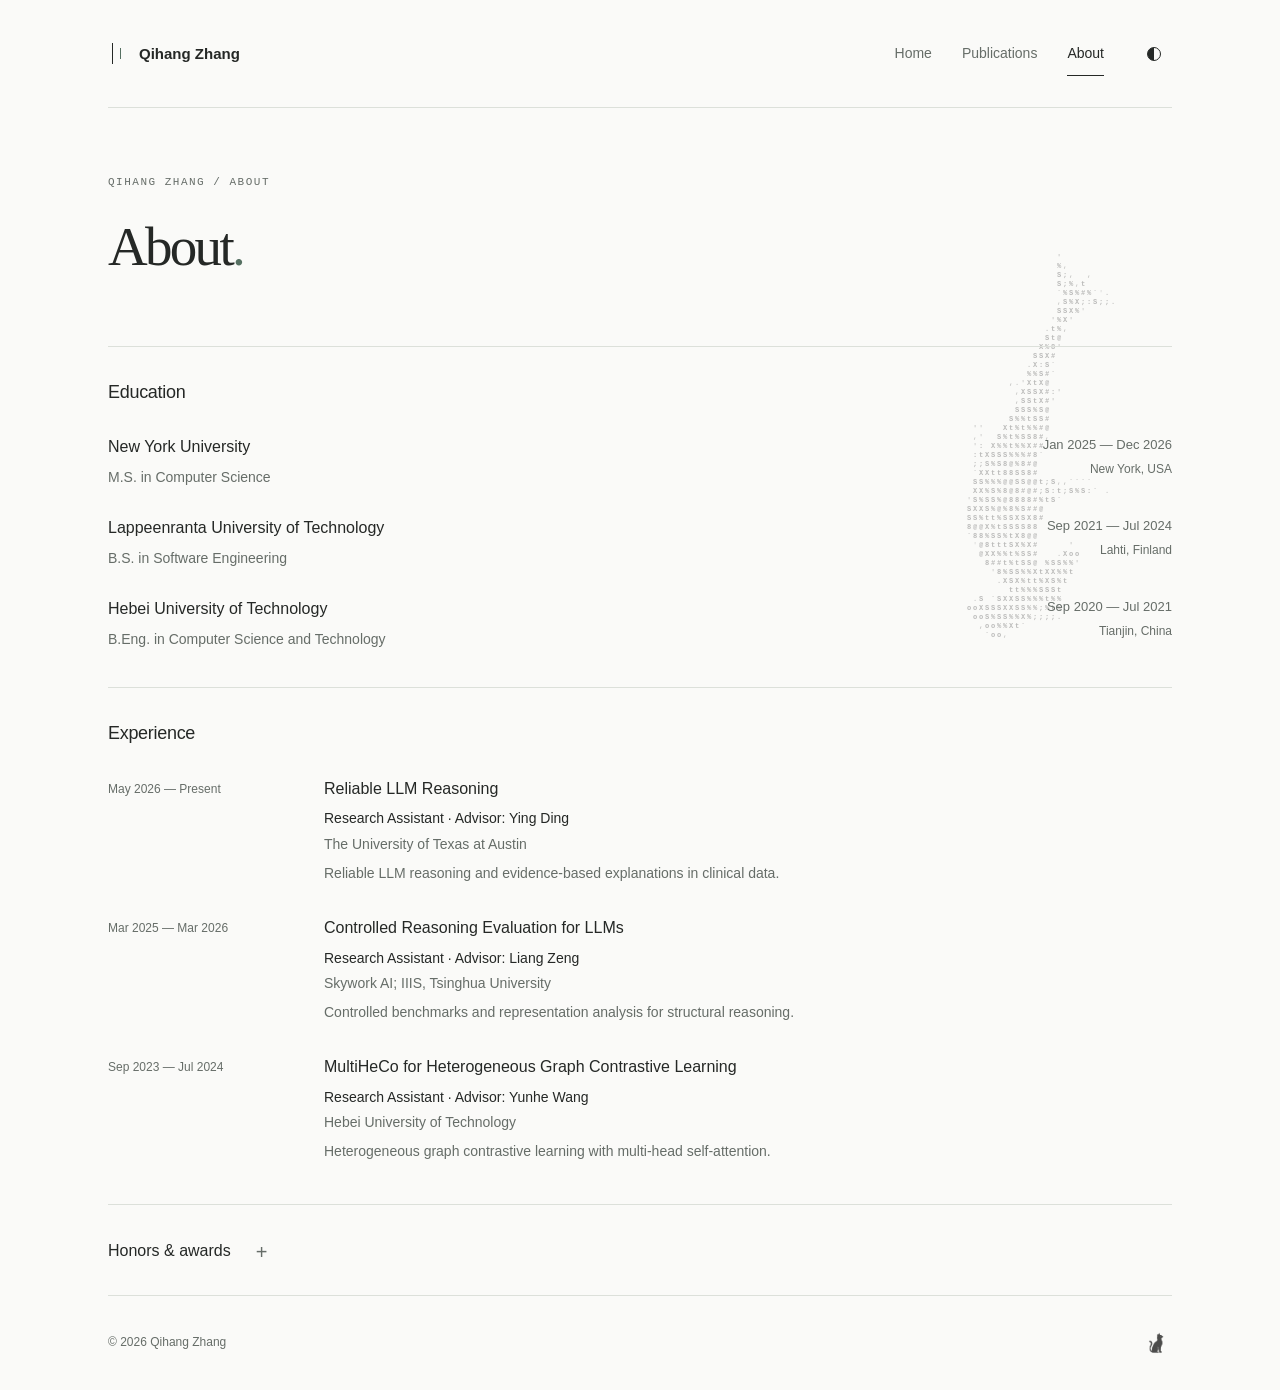
==== commit aeba07dc: "Let the hammerhead swim behind every page across the full viewport" ====
--- a/about.html
+++ b/about.html
@@ -1 +1 @@
-<!doctype html><html lang="en"><head><meta charset="utf-8"><meta name="viewport" content="width=device-width,initial-scale=1"><title>About — Qihang Zhang</title><meta name="description" content="Education and research experience of Qihang Zhang, computer science graduate student at NYU."><meta name="theme-color" content="#fafaf8"><link rel="icon" type="image/svg+xml" href="data:image/svg+xml,%3Csvg xmlns='http://www.w3.org/2000/svg' viewBox='0 0 64 64'%3E%3Crect width='64' height='64' rx='14' fill='%23252826'/%3E%3Cpath d='M24 14v36M39 20v24' stroke='%23fafaf8' stroke-width='2'/%3E%3C/svg%3E"><script>try{document.documentElement.dataset.theme=localStorage.getItem('qz-theme')||'light'}catch{}</script><link rel="stylesheet" href="styles.css?v=footer-marks-1"></head><body><a class="skip" href="#main">Skip to content</a><div class="shell"><header><a class="brand" href="./" aria-label="Qihang Zhang home"><span class="mark" aria-hidden="true"></span>Qihang Zhang</a><nav aria-label="Main navigation"><a href="./">Home</a><a href="publications.html">Publications</a><a href="about.html" aria-current="page">About</a></nav><button class="theme-toggle" type="button" aria-label="Switch to dark theme" aria-pressed="false"><span class="theme-symbol" aria-hidden="true"></span></button></header><main id="main"><section class="page-intro"><p class="eyebrow">QIHANG ZHANG / ABOUT</p><h1>About<span class="name-period">.</span></h1></section><section class="background-section" id="education"><h2>Education</h2><article class="education"><div><h3>New York University</h3><p>M.S. in Computer Science</p></div><p class="education-date">Jan 2025 — Dec 2026<br><span>New York, USA</span></p></article><article class="education"><div><h3>Lappeenranta University of Technology</h3><p>B.S. in Software Engineering</p></div><p class="education-date">Sep 2021 — Jul 2024<br><span>Lahti, Finland</span></p></article><article class="education"><div><h3>Hebei University of Technology</h3><p>B.Eng. in Computer Science and Technology</p></div><p class="education-date">Sep 2020 — Jul 2021<br><span>Tianjin, China</span></p></article></section><section class="background-section" id="experience"><h2>Experience</h2><div class="experience-row"><p class="date">May 2026 — Present</p><div><h3>Reliable LLM Reasoning</h3><p>Research Assistant · Advisor: Ying Ding<br><span class="description">The University of Texas at Austin</span></p><p class="description">Reliable LLM reasoning and evidence-based explanations in clinical data.</p></div></div><div class="experience-row"><p class="date">Mar 2025 — Mar 2026</p><div><h3>Controlled Reasoning Evaluation for LLMs</h3><p>Research Assistant · Advisor: Liang Zeng<br><span class="description">Skywork AI; IIIS, Tsinghua University</span></p><p class="description">Controlled benchmarks and representation analysis for structural reasoning.</p></div></div><div class="experience-row"><p class="date">Sep 2023 — Jul 2024</p><div><h3>MultiHeCo for Heterogeneous Graph Contrastive Learning</h3><p>Research Assistant · Advisor: Yunhe Wang<br><span class="description">Hebei University of Technology</span></p><p class="description">Heterogeneous graph contrastive learning with multi-head self-attention.</p></div></div></section><section class="background-section awards"><details><summary>Honors &amp; awards <span aria-hidden="true">+</span></summary><ul class="honors"><li><span>Provincial Excellent Undergraduate Thesis Award (Hebei)</span><span>2024</span></li><li><span>Scholarship for Academic Excellence · LUT University</span><span>2023–2024</span></li><li><span>Scholarship for Academic Excellence · Hebei University of Technology</span><span>2020–2021</span></li></ul></details></section></main><footer><span>© 2026 Qihang Zhang</span><img class="footer-cat" src="assets/about-mark.png" width="32" height="32" alt="" aria-hidden="true"></footer></div><script src="script.js"></script></body></html>+<!doctype html><html lang="en"><head><meta charset="utf-8"><meta name="viewport" content="width=device-width,initial-scale=1"><title>About — Qihang Zhang</title><meta name="description" content="Education and research experience of Qihang Zhang, computer science graduate student at NYU."><meta name="theme-color" content="#fafaf8"><link rel="icon" type="image/svg+xml" href="data:image/svg+xml,%3Csvg xmlns='http://www.w3.org/2000/svg' viewBox='0 0 64 64'%3E%3Crect width='64' height='64' rx='14' fill='%23252826'/%3E%3Cpath d='M24 14v36M39 20v24' stroke='%23fafaf8' stroke-width='2'/%3E%3C/svg%3E"><script>try{document.documentElement.dataset.theme=localStorage.getItem('qz-theme')||'light'}catch{}</script><link rel="stylesheet" href="styles.css?v=footer-marks-1"><link rel="stylesheet" href="assets/ocean/water.css"><script type="module" src="assets/ocean/home.js"></script></head><body><div class="shark-water" aria-hidden="true"><canvas></canvas></div><a class="skip" href="#main">Skip to content</a><div class="shell"><header><a class="brand" href="./" aria-label="Qihang Zhang home"><span class="mark" aria-hidden="true"></span>Qihang Zhang</a><nav aria-label="Main navigation"><a href="./">Home</a><a href="publications.html">Publications</a><a href="about.html" aria-current="page">About</a></nav><button class="theme-toggle" type="button" aria-label="Switch to dark theme" aria-pressed="false"><span class="theme-symbol" aria-hidden="true"></span></button></header><main id="main"><section class="page-intro"><p class="eyebrow">QIHANG ZHANG / ABOUT</p><h1>About<span class="name-period">.</span></h1></section><section class="background-section" id="education"><h2>Education</h2><article class="education"><div><h3>New York University</h3><p>M.S. in Computer Science</p></div><p class="education-date">Jan 2025 — Dec 2026<br><span>New York, USA</span></p></article><article class="education"><div><h3>Lappeenranta University of Technology</h3><p>B.S. in Software Engineering</p></div><p class="education-date">Sep 2021 — Jul 2024<br><span>Lahti, Finland</span></p></article><article class="education"><div><h3>Hebei University of Technology</h3><p>B.Eng. in Computer Science and Technology</p></div><p class="education-date">Sep 2020 — Jul 2021<br><span>Tianjin, China</span></p></article></section><section class="background-section" id="experience"><h2>Experience</h2><div class="experience-row"><p class="date">May 2026 — Present</p><div><h3>Reliable LLM Reasoning</h3><p>Research Assistant · Advisor: Ying Ding<br><span class="description">The University of Texas at Austin</span></p><p class="description">Reliable LLM reasoning and evidence-based explanations in clinical data.</p></div></div><div class="experience-row"><p class="date">Mar 2025 — Mar 2026</p><div><h3>Controlled Reasoning Evaluation for LLMs</h3><p>Research Assistant · Advisor: Liang Zeng<br><span class="description">Skywork AI; IIIS, Tsinghua University</span></p><p class="description">Controlled benchmarks and representation analysis for structural reasoning.</p></div></div><div class="experience-row"><p class="date">Sep 2023 — Jul 2024</p><div><h3>MultiHeCo for Heterogeneous Graph Contrastive Learning</h3><p>Research Assistant · Advisor: Yunhe Wang<br><span class="description">Hebei University of Technology</span></p><p class="description">Heterogeneous graph contrastive learning with multi-head self-attention.</p></div></div></section><section class="background-section awards"><details><summary>Honors &amp; awards <span aria-hidden="true">+</span></summary><ul class="honors"><li><span>Provincial Excellent Undergraduate Thesis Award (Hebei)</span><span>2024</span></li><li><span>Scholarship for Academic Excellence · LUT University</span><span>2023–2024</span></li><li><span>Scholarship for Academic Excellence · Hebei University of Technology</span><span>2020–2021</span></li></ul></details></section></main><footer><span>© 2026 Qihang Zhang</span><img class="footer-cat" src="assets/about-mark.png" width="32" height="32" alt="" aria-hidden="true"></footer></div><script src="script.js"></script></body></html>
--- a/assets/ocean/water.css
+++ b/assets/ocean/water.css
@@ -0,0 +1,5 @@
+body { isolation:isolate; }
+.shark-water { position:fixed; inset:0; z-index:-1; overflow:hidden; pointer-events:none; user-select:none; }
+.shark-water canvas { display:block; width:100%; height:100%; font-family:ui-monospace,Consolas,monospace; filter:grayscale(1); opacity:.32; }
+html[data-theme=dark] .shark-water canvas { filter:grayscale(1) invert(1); opacity:.31; }
+@media print { .shark-water { display:none; } }
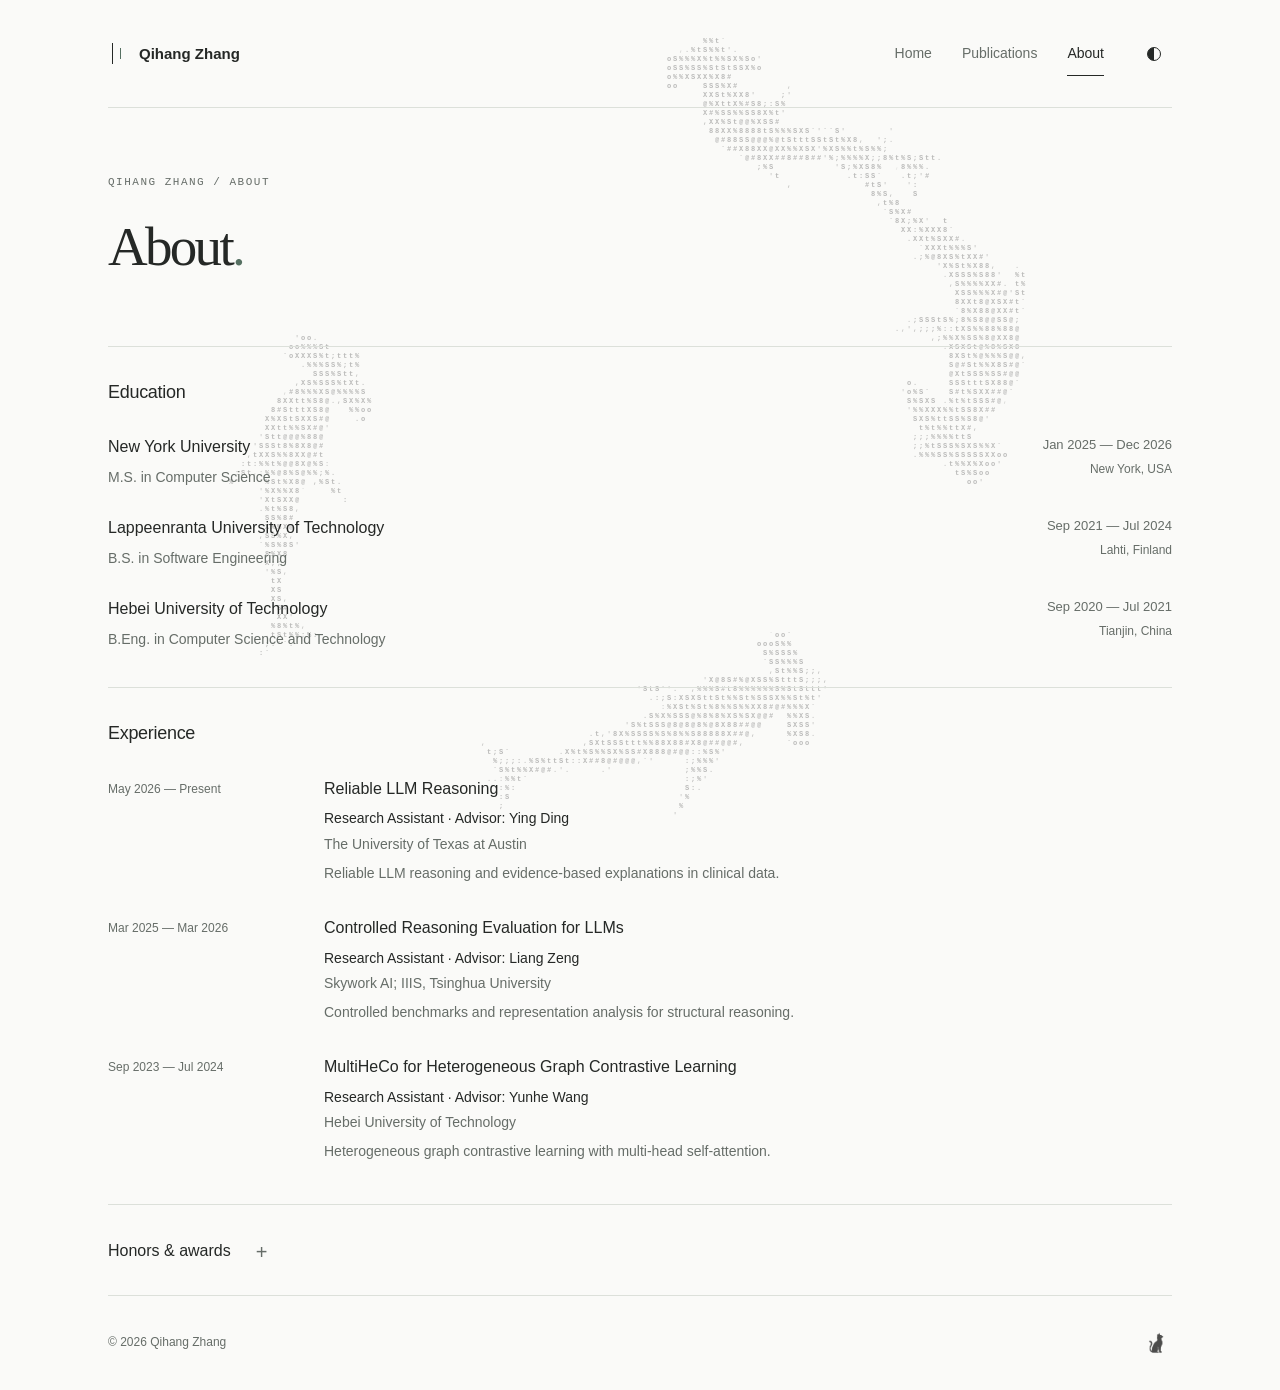
==== commit 382b81a5: "Keep four hammerheads swimming across page navigation" ====
--- a/about.html
+++ b/about.html
@@ -1 +1 @@
-<!doctype html><html lang="en"><head><meta charset="utf-8"><meta name="viewport" content="width=device-width,initial-scale=1"><title>About — Qihang Zhang</title><meta name="description" content="Education and research experience of Qihang Zhang, computer science graduate student at NYU."><meta name="theme-color" content="#fafaf8"><link rel="icon" type="image/svg+xml" href="data:image/svg+xml,%3Csvg xmlns='http://www.w3.org/2000/svg' viewBox='0 0 64 64'%3E%3Crect width='64' height='64' rx='14' fill='%23252826'/%3E%3Cpath d='M24 14v36M39 20v24' stroke='%23fafaf8' stroke-width='2'/%3E%3C/svg%3E"><script>try{document.documentElement.dataset.theme=localStorage.getItem('qz-theme')||'light'}catch{}</script><link rel="stylesheet" href="styles.css?v=footer-marks-1"><link rel="stylesheet" href="assets/ocean/water.css"><script type="module" src="assets/ocean/home.js"></script></head><body><div class="shark-water" aria-hidden="true"><canvas></canvas></div><a class="skip" href="#main">Skip to content</a><div class="shell"><header><a class="brand" href="./" aria-label="Qihang Zhang home"><span class="mark" aria-hidden="true"></span>Qihang Zhang</a><nav aria-label="Main navigation"><a href="./">Home</a><a href="publications.html">Publications</a><a href="about.html" aria-current="page">About</a></nav><button class="theme-toggle" type="button" aria-label="Switch to dark theme" aria-pressed="false"><span class="theme-symbol" aria-hidden="true"></span></button></header><main id="main"><section class="page-intro"><p class="eyebrow">QIHANG ZHANG / ABOUT</p><h1>About<span class="name-period">.</span></h1></section><section class="background-section" id="education"><h2>Education</h2><article class="education"><div><h3>New York University</h3><p>M.S. in Computer Science</p></div><p class="education-date">Jan 2025 — Dec 2026<br><span>New York, USA</span></p></article><article class="education"><div><h3>Lappeenranta University of Technology</h3><p>B.S. in Software Engineering</p></div><p class="education-date">Sep 2021 — Jul 2024<br><span>Lahti, Finland</span></p></article><article class="education"><div><h3>Hebei University of Technology</h3><p>B.Eng. in Computer Science and Technology</p></div><p class="education-date">Sep 2020 — Jul 2021<br><span>Tianjin, China</span></p></article></section><section class="background-section" id="experience"><h2>Experience</h2><div class="experience-row"><p class="date">May 2026 — Present</p><div><h3>Reliable LLM Reasoning</h3><p>Research Assistant · Advisor: Ying Ding<br><span class="description">The University of Texas at Austin</span></p><p class="description">Reliable LLM reasoning and evidence-based explanations in clinical data.</p></div></div><div class="experience-row"><p class="date">Mar 2025 — Mar 2026</p><div><h3>Controlled Reasoning Evaluation for LLMs</h3><p>Research Assistant · Advisor: Liang Zeng<br><span class="description">Skywork AI; IIIS, Tsinghua University</span></p><p class="description">Controlled benchmarks and representation analysis for structural reasoning.</p></div></div><div class="experience-row"><p class="date">Sep 2023 — Jul 2024</p><div><h3>MultiHeCo for Heterogeneous Graph Contrastive Learning</h3><p>Research Assistant · Advisor: Yunhe Wang<br><span class="description">Hebei University of Technology</span></p><p class="description">Heterogeneous graph contrastive learning with multi-head self-attention.</p></div></div></section><section class="background-section awards"><details><summary>Honors &amp; awards <span aria-hidden="true">+</span></summary><ul class="honors"><li><span>Provincial Excellent Undergraduate Thesis Award (Hebei)</span><span>2024</span></li><li><span>Scholarship for Academic Excellence · LUT University</span><span>2023–2024</span></li><li><span>Scholarship for Academic Excellence · Hebei University of Technology</span><span>2020–2021</span></li></ul></details></section></main><footer><span>© 2026 Qihang Zhang</span><img class="footer-cat" src="assets/about-mark.png" width="32" height="32" alt="" aria-hidden="true"></footer></div><script src="script.js"></script></body></html>+<!doctype html><html lang="en"><head><meta charset="utf-8"><meta name="viewport" content="width=device-width,initial-scale=1"><title>About — Qihang Zhang</title><meta name="description" content="Education and research experience of Qihang Zhang, computer science graduate student at NYU."><meta name="theme-color" content="#fafaf8"><link rel="icon" type="image/svg+xml" href="data:image/svg+xml,%3Csvg xmlns='http://www.w3.org/2000/svg' viewBox='0 0 64 64'%3E%3Crect width='64' height='64' rx='14' fill='%23252826'/%3E%3Cpath d='M24 14v36M39 20v24' stroke='%23fafaf8' stroke-width='2'/%3E%3C/svg%3E"><script>try{document.documentElement.dataset.theme=localStorage.getItem('qz-theme')||'light'}catch{}</script><link rel="stylesheet" href="styles.css?v=footer-marks-1"><link rel="stylesheet" href="assets/ocean/water.css?v=school"><script type="module" src="assets/ocean/school.js"></script></head><body><div class="shark-water" aria-hidden="true"><canvas></canvas></div><a class="skip" href="#main">Skip to content</a><div class="shell"><header><a class="brand" href="./" aria-label="Qihang Zhang home"><span class="mark" aria-hidden="true"></span>Qihang Zhang</a><nav aria-label="Main navigation"><a href="./">Home</a><a href="publications.html">Publications</a><a href="about.html" aria-current="page">About</a></nav><button class="theme-toggle" type="button" aria-label="Switch to dark theme" aria-pressed="false"><span class="theme-symbol" aria-hidden="true"></span></button></header><main id="main"><section class="page-intro"><p class="eyebrow">QIHANG ZHANG / ABOUT</p><h1>About<span class="name-period">.</span></h1></section><section class="background-section" id="education"><h2>Education</h2><article class="education"><div><h3>New York University</h3><p>M.S. in Computer Science</p></div><p class="education-date">Jan 2025 — Dec 2026<br><span>New York, USA</span></p></article><article class="education"><div><h3>Lappeenranta University of Technology</h3><p>B.S. in Software Engineering</p></div><p class="education-date">Sep 2021 — Jul 2024<br><span>Lahti, Finland</span></p></article><article class="education"><div><h3>Hebei University of Technology</h3><p>B.Eng. in Computer Science and Technology</p></div><p class="education-date">Sep 2020 — Jul 2021<br><span>Tianjin, China</span></p></article></section><section class="background-section" id="experience"><h2>Experience</h2><div class="experience-row"><p class="date">May 2026 — Present</p><div><h3>Reliable LLM Reasoning</h3><p>Research Assistant · Advisor: Ying Ding<br><span class="description">The University of Texas at Austin</span></p><p class="description">Reliable LLM reasoning and evidence-based explanations in clinical data.</p></div></div><div class="experience-row"><p class="date">Mar 2025 — Mar 2026</p><div><h3>Controlled Reasoning Evaluation for LLMs</h3><p>Research Assistant · Advisor: Liang Zeng<br><span class="description">Skywork AI; IIIS, Tsinghua University</span></p><p class="description">Controlled benchmarks and representation analysis for structural reasoning.</p></div></div><div class="experience-row"><p class="date">Sep 2023 — Jul 2024</p><div><h3>MultiHeCo for Heterogeneous Graph Contrastive Learning</h3><p>Research Assistant · Advisor: Yunhe Wang<br><span class="description">Hebei University of Technology</span></p><p class="description">Heterogeneous graph contrastive learning with multi-head self-attention.</p></div></div></section><section class="background-section awards"><details><summary>Honors &amp; awards <span aria-hidden="true">+</span></summary><ul class="honors"><li><span>Provincial Excellent Undergraduate Thesis Award (Hebei)</span><span>2024</span></li><li><span>Scholarship for Academic Excellence · LUT University</span><span>2023–2024</span></li><li><span>Scholarship for Academic Excellence · Hebei University of Technology</span><span>2020–2021</span></li></ul></details></section></main><footer><span>© 2026 Qihang Zhang</span><img class="footer-cat" src="assets/about-mark.png" width="32" height="32" alt="" aria-hidden="true"></footer></div><script src="script.js?v=school"></script></body></html>
--- a/assets/ocean/water.css
+++ b/assets/ocean/water.css
@@ -1,5 +1,7 @@
 body { isolation:isolate; }
-.shark-water { position:fixed; inset:0; z-index:-1; overflow:hidden; pointer-events:none; user-select:none; }
+.shark-water { position:fixed; inset:0; z-index:0; overflow:hidden; pointer-events:none; user-select:none; }
 .shark-water canvas { display:block; width:100%; height:100%; font-family:ui-monospace,Consolas,monospace; filter:grayscale(1); opacity:.32; }
 html[data-theme=dark] .shark-water canvas { filter:grayscale(1) invert(1); opacity:.31; }
 @media print { .shark-water { display:none; } }
+
+.shell { position:relative; z-index:1; }
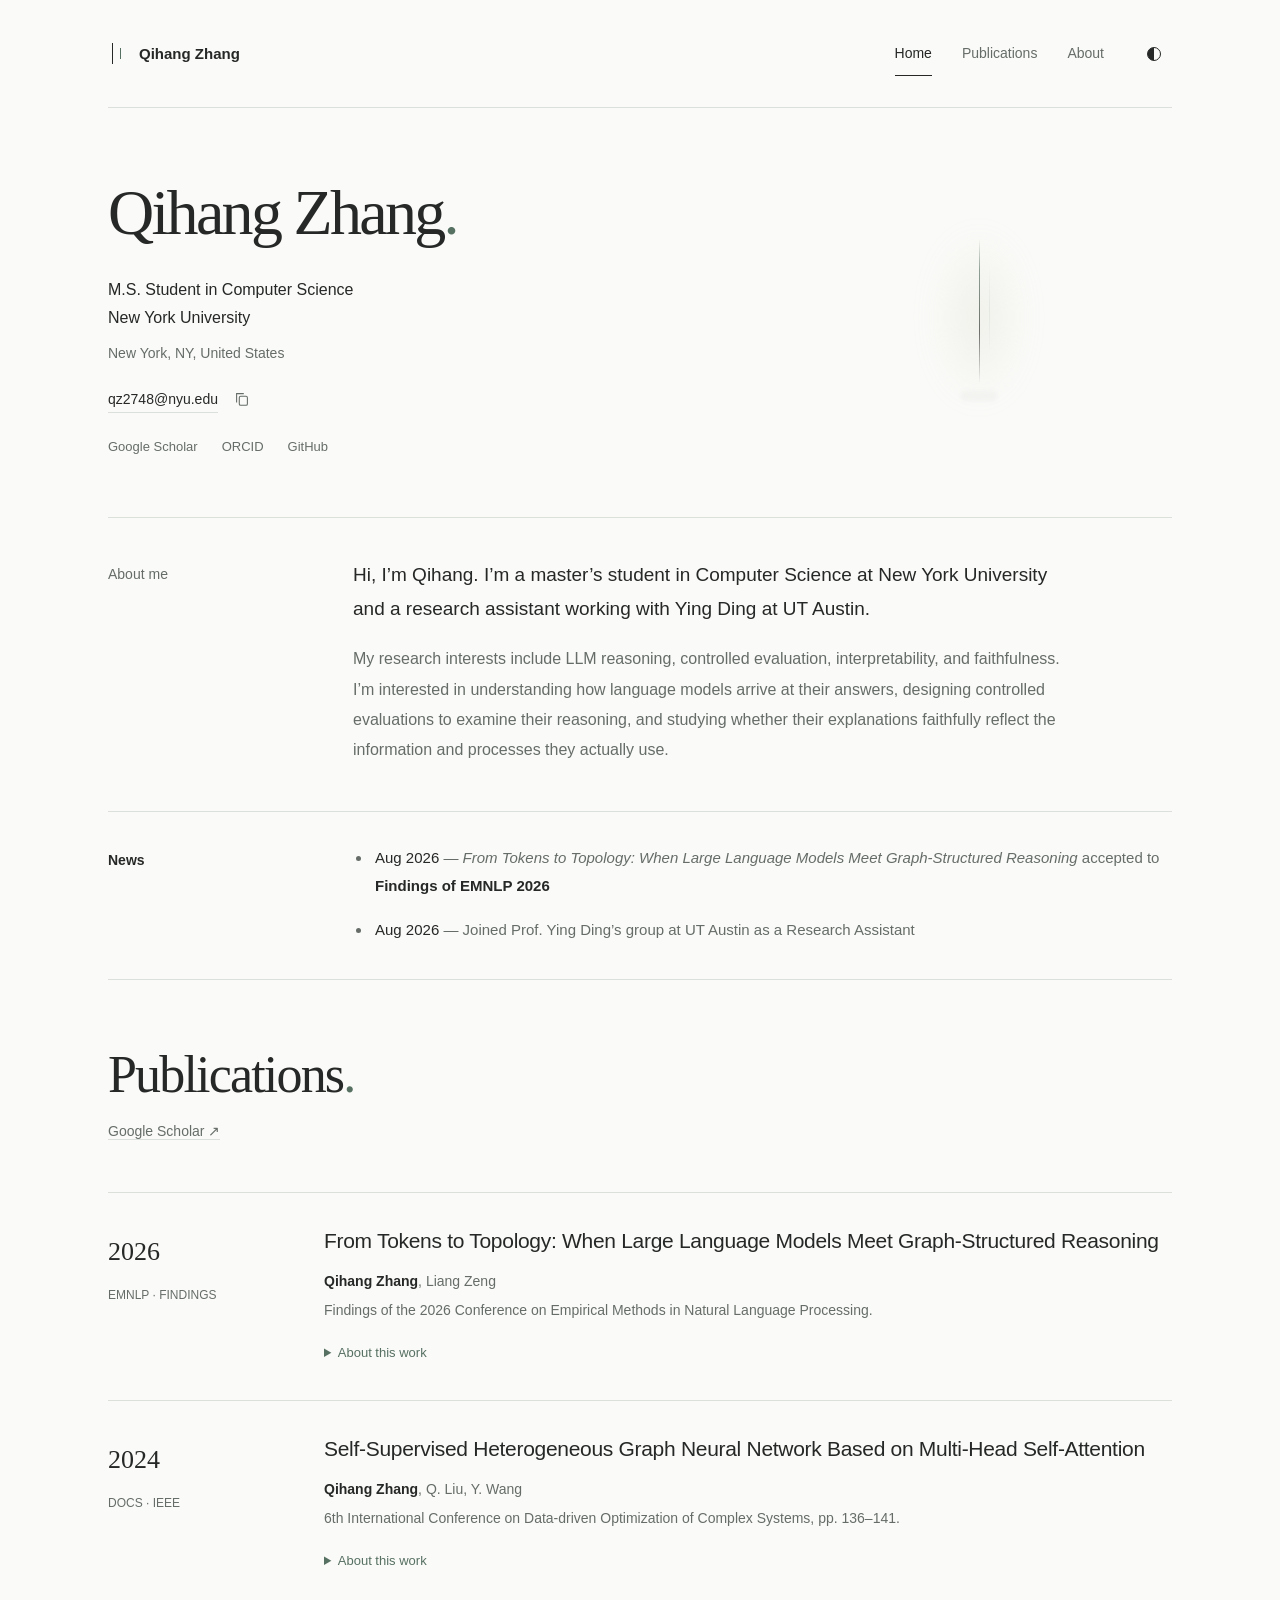
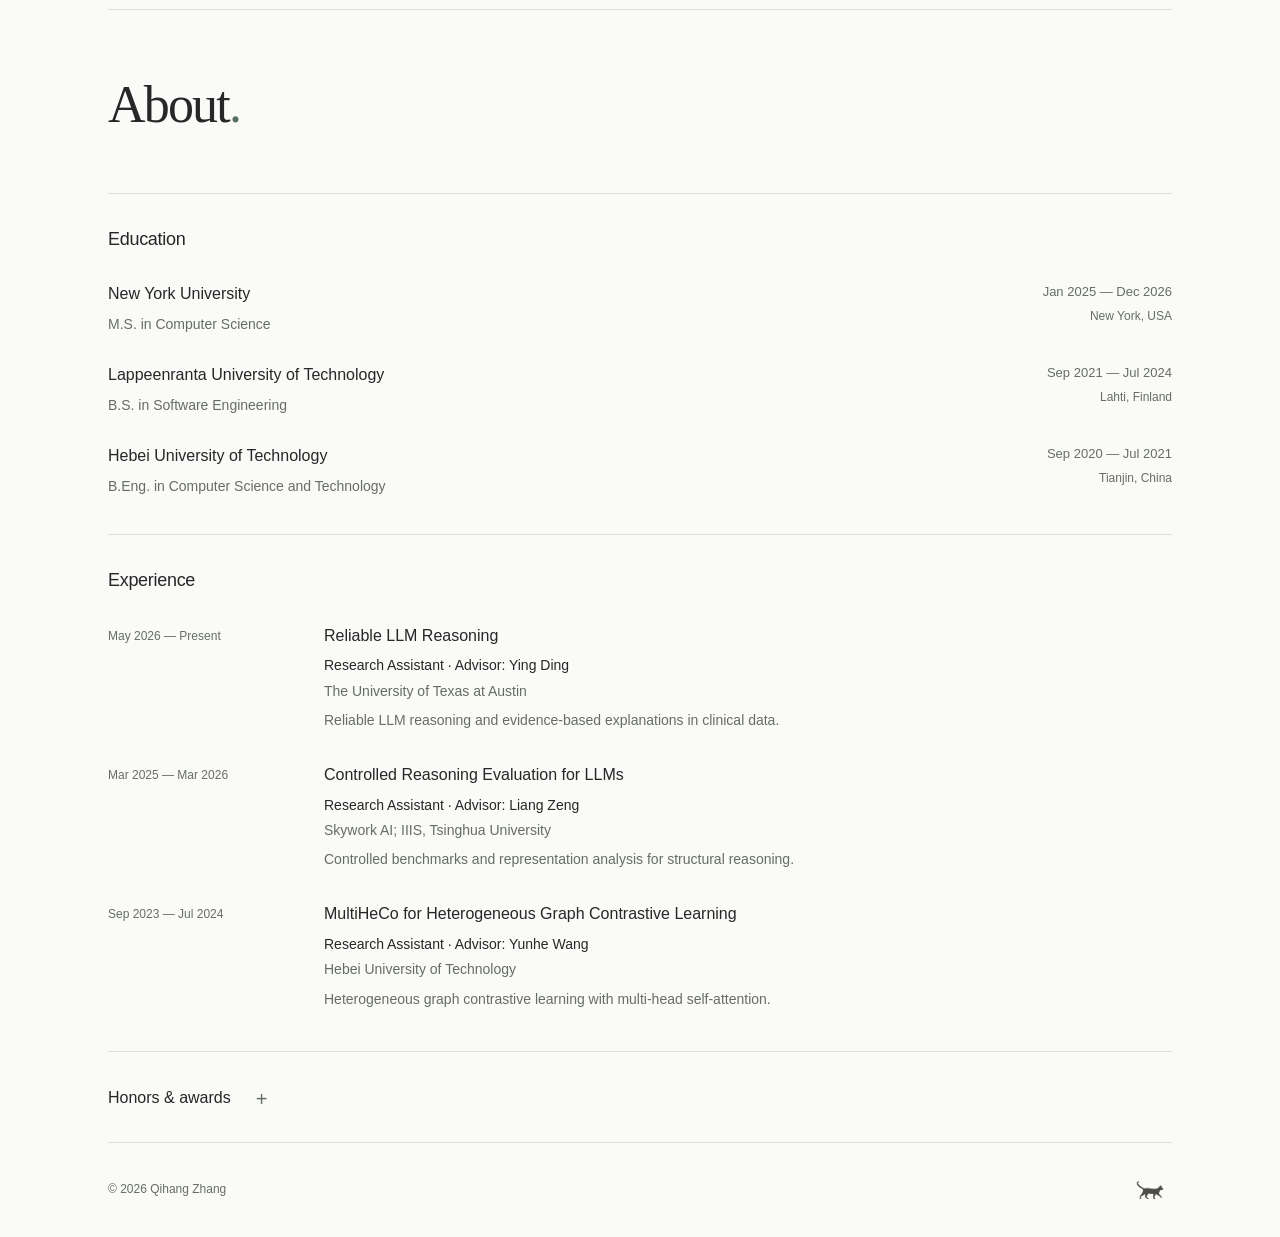
==== commit 367f9d37: "Combine the site into one page and cycle the footer cat's poses" ====
--- a/about.html
+++ b/about.html
@@ -1 +1 @@
-<!doctype html><html lang="en"><head><meta charset="utf-8"><meta name="viewport" content="width=device-width,initial-scale=1"><title>About — Qihang Zhang</title><meta name="description" content="Education and research experience of Qihang Zhang, computer science graduate student at NYU."><meta name="theme-color" content="#fafaf8"><link rel="icon" type="image/svg+xml" href="data:image/svg+xml,%3Csvg xmlns='http://www.w3.org/2000/svg' viewBox='0 0 64 64'%3E%3Crect width='64' height='64' rx='14' fill='%23252826'/%3E%3Cpath d='M24 14v36M39 20v24' stroke='%23fafaf8' stroke-width='2'/%3E%3C/svg%3E"><script>try{document.documentElement.dataset.theme=localStorage.getItem('qz-theme')||'light'}catch{}</script><link rel="stylesheet" href="styles.css?v=footer-marks-1"><link rel="stylesheet" href="assets/ocean/water.css?v=school"><script type="module" src="assets/ocean/school.js"></script></head><body><div class="shark-water" aria-hidden="true"><canvas></canvas></div><a class="skip" href="#main">Skip to content</a><div class="shell"><header><a class="brand" href="./" aria-label="Qihang Zhang home"><span class="mark" aria-hidden="true"></span>Qihang Zhang</a><nav aria-label="Main navigation"><a href="./">Home</a><a href="publications.html">Publications</a><a href="about.html" aria-current="page">About</a></nav><button class="theme-toggle" type="button" aria-label="Switch to dark theme" aria-pressed="false"><span class="theme-symbol" aria-hidden="true"></span></button></header><main id="main"><section class="page-intro"><p class="eyebrow">QIHANG ZHANG / ABOUT</p><h1>About<span class="name-period">.</span></h1></section><section class="background-section" id="education"><h2>Education</h2><article class="education"><div><h3>New York University</h3><p>M.S. in Computer Science</p></div><p class="education-date">Jan 2025 — Dec 2026<br><span>New York, USA</span></p></article><article class="education"><div><h3>Lappeenranta University of Technology</h3><p>B.S. in Software Engineering</p></div><p class="education-date">Sep 2021 — Jul 2024<br><span>Lahti, Finland</span></p></article><article class="education"><div><h3>Hebei University of Technology</h3><p>B.Eng. in Computer Science and Technology</p></div><p class="education-date">Sep 2020 — Jul 2021<br><span>Tianjin, China</span></p></article></section><section class="background-section" id="experience"><h2>Experience</h2><div class="experience-row"><p class="date">May 2026 — Present</p><div><h3>Reliable LLM Reasoning</h3><p>Research Assistant · Advisor: Ying Ding<br><span class="description">The University of Texas at Austin</span></p><p class="description">Reliable LLM reasoning and evidence-based explanations in clinical data.</p></div></div><div class="experience-row"><p class="date">Mar 2025 — Mar 2026</p><div><h3>Controlled Reasoning Evaluation for LLMs</h3><p>Research Assistant · Advisor: Liang Zeng<br><span class="description">Skywork AI; IIIS, Tsinghua University</span></p><p class="description">Controlled benchmarks and representation analysis for structural reasoning.</p></div></div><div class="experience-row"><p class="date">Sep 2023 — Jul 2024</p><div><h3>MultiHeCo for Heterogeneous Graph Contrastive Learning</h3><p>Research Assistant · Advisor: Yunhe Wang<br><span class="description">Hebei University of Technology</span></p><p class="description">Heterogeneous graph contrastive learning with multi-head self-attention.</p></div></div></section><section class="background-section awards"><details><summary>Honors &amp; awards <span aria-hidden="true">+</span></summary><ul class="honors"><li><span>Provincial Excellent Undergraduate Thesis Award (Hebei)</span><span>2024</span></li><li><span>Scholarship for Academic Excellence · LUT University</span><span>2023–2024</span></li><li><span>Scholarship for Academic Excellence · Hebei University of Technology</span><span>2020–2021</span></li></ul></details></section></main><footer><span>© 2026 Qihang Zhang</span><img class="footer-cat" src="assets/about-mark.png" width="32" height="32" alt="" aria-hidden="true"></footer></div><script src="script.js?v=school"></script></body></html>+<!doctype html><html lang="en"><meta charset="utf-8"><title>About — Qihang Zhang</title><link rel="canonical" href="./#about"><meta http-equiv="refresh" content="0;url=./#about"><a href="./#about">Continue to about</a></html>
